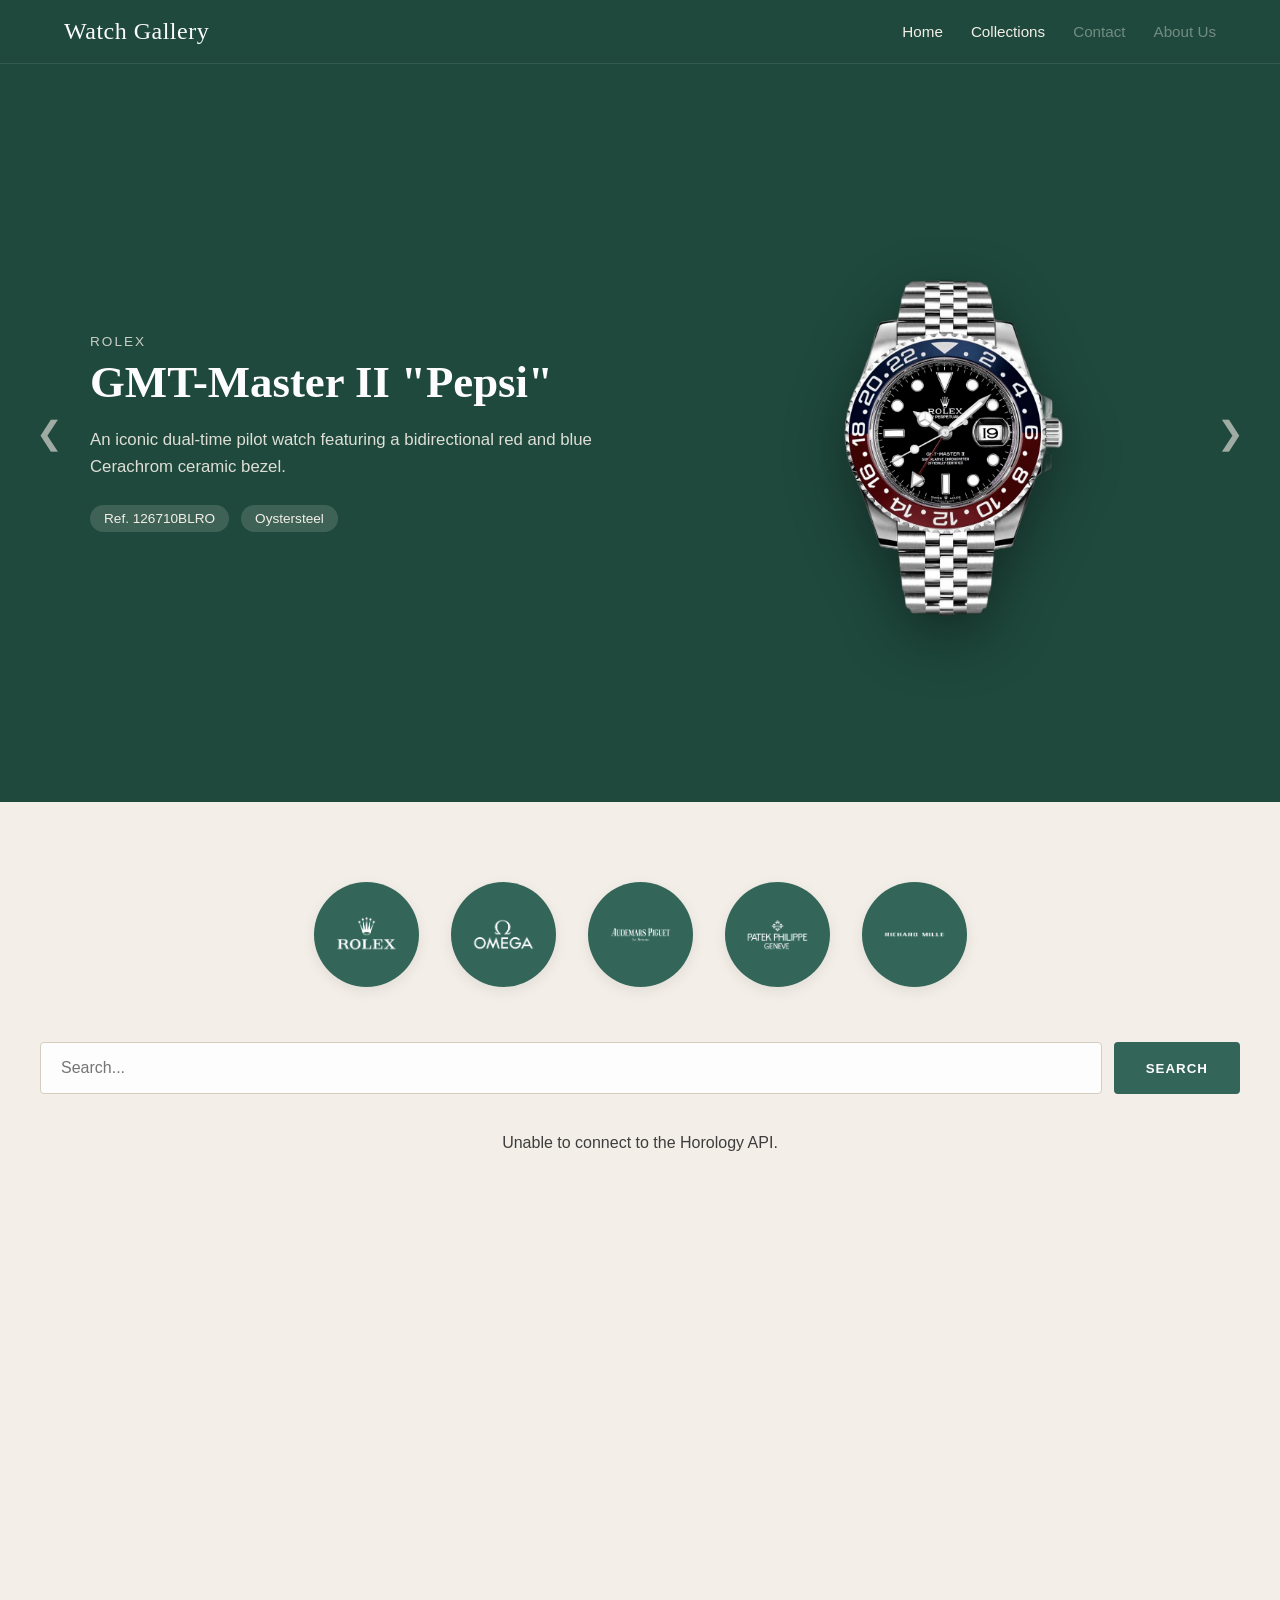
==== index.html @ 58af9a53 "Cleaned up code comments" ====
<!DOCTYPE html>
<html lang="en">
<head>
    <meta charset="UTF-8">
    <meta name="viewport" content="width=device-width, initial-scale=1.0">
    <title>Watch Gallery</title>
    <link rel="stylesheet" href="style.css">
</head>
<body>

    <!-- NAVBAR -->
    <header class="navbar">
        <div class="nav-container">
            <a href="#hero" class="brand-logo">Watch Gallery</a>
            <nav class="nav-links">
                <a href="#hero">Home</a>
                <a href="#collections">Collections</a>
                <span class="nav-disabled">Contact</span>
                <span class="nav-disabled">About Us</span>
            </nav>
        </div>
    </header>

    <!-- HERO SECTION -->
    <section id="hero" class="hero-section">
        <button class="hero-nav-btn prev-btn" onclick="prevHeroWatch()" aria-label="Previous Watch">&#10094;</button>
        <button class="hero-nav-btn next-btn" onclick="nextHeroWatch()" aria-label="Next Watch">&#10095;</button>

        <div class="hero-container">
            <div class="hero-content">
                <p class="hero-eyebrow" id="heroBrand">ROLEX</p>
                <h1 class="hero-title" id="heroTitle">GMT-Master II "Pepsi"</h1>
                <p class="hero-desc" id="heroDesc">An iconic dual-time pilot watch featuring a bidirectional red and blue Cerachrom ceramic bezel.</p>
                <div class="hero-pills" id="heroPills">
                    <span class="pill" id="heroRef">Ref. 126710BLRO</span>
                    <span class="pill" id="heroMaterial">Oystersteel</span>
                </div>
            </div>
            <div class="hero-visual">
                <img id="heroImage" src="images/pepsi.jpg" alt="Featured Watch" onerror="this.src='https://placehold.co/500x500/1F493D/F3EFE8?text=Featured+Watch'">
            </div>
        </div>
    </section>

    <!-- CATALOG SECTION -->
    <section id="collections" class="catalog-section">
        <div class="catalog-container">
            
            <!-- BRAND QUICK-SELECT -->
            <div class="brand-filter-row">
                <button class="brand-circle" onclick="toggleBrandFilter('Rolex', this)" title="Rolex">
                    <img src="images/rolex.jpg" alt="Rolex" class="brand-logo-img" onerror="this.style.display='none'; this.nextElementSibling.style.display='block';">
                    <span class="brand-fallback-text">Rolex</span>
                </button>
                <button class="brand-circle" onclick="toggleBrandFilter('Omega', this)" title="Omega">
                    <img src="images/omega.jpg" alt="Omega" class="brand-logo-img" onerror="this.style.display='none'; this.nextElementSibling.style.display='block';">
                    <span class="brand-fallback-text">Omega</span>
                </button>
                <button class="brand-circle" onclick="toggleBrandFilter('Audemars Piguet', this)" title="Audemars Piguet">
                    <img src="images/ap.jpg" alt="Audemars Piguet" class="brand-logo-img" onerror="this.style.display='none'; this.nextElementSibling.style.display='block';">
                    <span class="brand-fallback-text">AP</span>
                </button>
                <button class="brand-circle" onclick="toggleBrandFilter('Patek Philippe', this)" title="Patek Philippe">
                    <img src="images/patek.jpg" alt="Patek Philippe" class="brand-logo-img" onerror="this.style.display='none'; this.nextElementSibling.style.display='block';">
                    <span class="brand-fallback-text">Patek</span>
                </button>
                <button class="brand-circle" onclick="toggleBrandFilter('Richard Mille', this)" title="Richard Mille">
                    <img src="images/rm.jpg" alt="Richard Mille" class="brand-logo-img" onerror="this.style.display='none'; this.nextElementSibling.style.display='block';">
                    <span class="brand-fallback-text">RM</span>
                </button>
            </div>

            <!-- SEARCH BAR -->
            <div class="search-bar-wrap">
                <input type="text" id="searchInput" placeholder="Search...">
                <button id="searchBtn" onclick="searchWatches()">SEARCH</button>
            </div>

            <!-- CATALOG GRID -->
            <div id="watchGrid" class="watch-grid"></div>
        </div>
    </section>

    <!-- WATCH DETAIL MODAL -->
    <div id="detailModal" class="modal-overlay" onclick="handleBackdropClick(event)">
        <div class="modal-card">
            <button class="modal-close" onclick="closeModal()">&times;</button>
            <div class="modal-body">
                <div class="modal-image-col">
                    <img id="modalImage" src="" alt="Watch Detail">
                </div>
                <div class="modal-info-col">
                    <p class="modal-brand" id="modalBrand">BRAND</p>
                    <h2 class="modal-title" id="modalTitle">Model Name</h2>
                    <h3 class="modal-nickname" id="modalNickname">"Nickname"</h3>
                    
                    <div class="modal-meta">
                        <p><strong>Reference Number:</strong> <span id="modalRef"></span></p>
                        <p><strong>Case Material:</strong> <span id="modalMaterial"></span></p>
                    </div>

                    <div class="modal-divider"></div>
                    <p class="modal-description" id="modalDescription"></p>
                </div>
            </div>
        </div>
    </div>

    <script src="app.js"></script>
</body>
</html>
---- style.css ----
/* BASE */
* {
    box-sizing: border-box;
    margin: 0;
    padding: 0;
}

html {
    scroll-behavior: smooth;
    font-family: -apple-system, BlinkMacSystemFont, "Segoe UI", Roboto, sans-serif;
}

/* NAVBAR */
.navbar {
    position: sticky;
    top: 0;
    width: 100%;
    background-color: #1F493D;
    z-index: 100;
    border-bottom: 1px solid rgba(243, 239, 232, 0.1);
}

.nav-container {
    max-width: 1200px;
    margin: 0 auto;
    padding: 18px 24px;
    display: flex;
    justify-content: space-between;
    align-items: center;
}

.brand-logo {
    font-family: 'Times New Roman', Georgia, serif;
    font-size: 1.5rem;
    color: #FDFDFD;
    text-decoration: none;
    letter-spacing: 0.5px;
}

.nav-links {
    display: flex;
    gap: 28px;
    align-items: center;
}

.nav-links a {
    color: #F3EFE8;
    text-decoration: none;
    font-size: 0.95rem;
    transition: opacity 0.2s;
}

.nav-links a:hover {
    opacity: 0.8;
}

.nav-disabled {
    color: rgba(243, 239, 232, 0.4);
    font-size: 0.95rem;
    cursor: default;
}

/* HERO SECTION */
.hero-section {
    position: relative;
    background-color: #1F493D;
    color: #FDFDFD;
    min-height: 82vh;
    display: flex;
    align-items: center;
    padding: 60px 80px;
}

.hero-container {
    max-width: 1100px;
    margin: 0 auto;
    display: grid;
    grid-template-columns: 1.2fr 1fr;
    gap: 60px;
    align-items: center;
    width: 100%;
}

.hero-eyebrow {
    font-size: 0.85rem;
    letter-spacing: 2px;
    color: #F3EFE8;
    opacity: 0.8;
    margin-bottom: 8px;
}

.hero-title {
    font-family: 'Times New Roman', Georgia, serif;
    font-size: 2.8rem;
    line-height: 1.15;
    margin-bottom: 18px;
}

.hero-desc {
    color: #F3EFE8;
    font-size: 1.05rem;
    line-height: 1.6;
    margin-bottom: 24px;
    opacity: 0.9;
}

.hero-pills {
    display: flex;
    gap: 12px;
    flex-wrap: wrap;
}

.pill {
    background: rgba(243, 239, 232, 0.15);
    padding: 6px 14px;
    border-radius: 20px;
    font-size: 0.85rem;
    color: #F3EFE8;
}

.hero-visual {
    display: flex;
    justify-content: center;
    align-items: center;
}

.hero-visual img {
    max-width: 380px;
    max-height: 380px;
    width: 100%;
    object-fit: contain;
    filter: drop-shadow(0 20px 30px rgba(0, 0, 0, 0.4));
    transition: transform 0.3s ease;
}

/* HERO CONTROLS */
.hero-nav-btn {
    position: absolute;
    top: 50%;
    transform: translateY(-50%);
    background: transparent;
    border: none;
    color: #F3EFE8;
    font-size: 2rem;
    cursor: pointer;
    padding: 16px;
    opacity: 0.6;
    transition: opacity 0.2s;
}

.hero-nav-btn:hover {
    opacity: 1;
}

.prev-btn { left: 20px; }
.next-btn { right: 20px; }

/* CATALOG SECTION */
.catalog-section {
    background-color: #F3EFE8;
    padding: 70px 24px 100px;
    min-height: 100vh;
}

.catalog-container {
    max-width: 1200px;
    margin: 0 auto;
}

/* BRAND FILTER BUTTONS */
.brand-filter-row {
    display: flex;
    justify-content: center;
    align-items: center;
    gap: 32px;
    width: 100%;
    margin: 0 auto 45px auto;
    padding: 10px 0;
}

.brand-circle {
    width: 105px;
    height: 105px;
    border-radius: 50%;
    background-color: #336659;
    color: #FDFDFD;
    border: 2px solid transparent;
    cursor: pointer;
    display: flex;
    align-items: center;
    justify-content: center;
    overflow: hidden;
    padding: 18px;
    box-shadow: 0 4px 14px rgba(0, 0, 0, 0.08);
    transition: transform 0.2s ease, background-color 0.2s ease, box-shadow 0.2s ease;
}

.brand-circle:hover {
    background-color: #1F493D;
    transform: translateY(-4px);
    box-shadow: 0 8px 20px rgba(31, 73, 61, 0.28);
}

.brand-circle.active {
    background-color: #1F493D;
    border-color: #FDFDFD;
    box-shadow: 0 0 0 3px #336659;
    transform: scale(1.06);
}

.brand-logo-img {
    width: 100%;
    height: 100%;
    object-fit: contain;
    filter: brightness(0) invert(1);
}

.brand-fallback-text {
    display: none;
    font-size: 0.85rem;
    font-weight: 700;
    text-align: center;
    color: #FDFDFD;
}

/* SEARCH BAR */
.search-bar-wrap {
    display: flex;
    gap: 12px;
    margin-bottom: 40px;
}

.search-bar-wrap input {
    flex: 1;
    padding: 16px 20px;
    font-size: 1rem;
    border: 1px solid #D5CEBF;
    background-color: #FDFDFD;
    border-radius: 4px;
    color: #3D3D3D;
    outline: none;
}

.search-bar-wrap input:focus {
    border-color: #336659;
}

.search-bar-wrap button {
    background-color: #336659;
    color: #FDFDFD;
    border: none;
    padding: 0 32px;
    font-weight: 600;
    letter-spacing: 1px;
    border-radius: 4px;
    cursor: pointer;
    transition: background-color 0.2s;
}

.search-bar-wrap button:hover {
    background-color: #1F493D;
}

/* GRID LAYOUT */
.watch-grid {
    display: grid;
    grid-template-columns: repeat(4, 1fr);
    gap: 24px;
}

/* WATCH CARD */
.watch-card {
    background-color: #FDFDFD;
    border-radius: 8px;
    padding: 16px;
    box-shadow: 0 4px 15px rgba(0, 0, 0, 0.04);
    cursor: pointer;
    transition: transform 0.2s, box-shadow 0.2s;
    display: flex;
    flex-direction: column;
}

.watch-card:hover {
    transform: translateY(-4px);
    box-shadow: 0 8px 25px rgba(0, 0, 0, 0.08);
}

.card-top {
    background-color: #336659;
    border-radius: 6px;
    height: 190px;
    display: flex;
    align-items: center;
    justify-content: center;
    margin-bottom: 16px;
    overflow: hidden;
}

.card-top img {
    max-width: 80%;
    max-height: 80%;
    object-fit: contain;
    transition: transform 0.3s;
}

.watch-card:hover .card-top img {
    transform: scale(1.05);
}

.card-bottom {
    text-align: left;
}

.card-brand {
    font-size: 0.8rem;
    font-weight: 700;
    color: #336659;
    letter-spacing: 1px;
    text-transform: uppercase;
    margin-bottom: 4px;
}

.card-title {
    font-size: 1rem;
    color: #3D3D3D;
    line-height: 1.3;
}

/* MODAL OVERLAY */
.modal-overlay {
    display: none;
    position: fixed;
    top: 0;
    left: 0;
    width: 100vw;
    height: 100vh;
    background: rgba(0, 0, 0, 0.6);
    backdrop-filter: blur(8px);
    z-index: 200;
    align-items: center;
    justify-content: center;
    padding: 20px;
}

.modal-overlay.open {
    display: flex;
}

.modal-card {
    background-color: #FDFDFD;
    width: 100%;
    max-width: 800px;
    border-radius: 8px;
    position: relative;
    box-shadow: 0 10px 40px rgba(0, 0, 0, 0.2);
    overflow: hidden;
}

.modal-close {
    position: absolute;
    top: 14px;
    right: 18px;
    background: transparent;
    border: none;
    font-size: 1.8rem;
    color: #3D3D3D;
    cursor: pointer;
    z-index: 10;
}

.modal-body {
    display: grid;
    grid-template-columns: 1fr 1.2fr;
}

/* MODAL COLUMNS */
.modal-image-col {
    background-color: #336659;
    display: flex;
    align-items: center;
    justify-content: center;
    padding: 40px;
}

.modal-image-col img {
    max-width: 100%;
    max-height: 320px;
    object-fit: contain;
}

.modal-info-col {
    padding: 36px 32px;
    display: flex;
    flex-direction: column;
}

.modal-brand {
    font-size: 0.85rem;
    font-weight: 700;
    color: #336659;
    letter-spacing: 1.5px;
    text-transform: uppercase;
    margin-bottom: 6px;
}

.modal-title {
    font-family: 'Times New Roman', Georgia, serif;
    font-size: 1.6rem;
    color: #3D3D3D;
    margin-bottom: 2px;
}

.modal-nickname {
    font-size: 1rem;
    font-style: italic;
    color: #666;
    margin-bottom: 18px;
}

.modal-meta p {
    font-size: 0.9rem;
    color: #3D3D3D;
    margin-bottom: 6px;
}

.modal-divider {
    height: 1px;
    background-color: #E6E0D5;
    margin: 16px 0;
}

.modal-description {
    font-size: 0.95rem;
    line-height: 1.6;
    color: #4A4A4A;
}

/* RESPONSIVE */
@media (max-width: 992px) {
    .watch-grid {
        grid-template-columns: repeat(2, 1fr);
    }
    .hero-container {
        grid-template-columns: 1fr;
        text-align: center;
    }
    .hero-pills {
        justify-content: center;
    }
    .modal-body {
        grid-template-columns: 1fr;
    }
    .brand-filter-row {
        gap: 16px;
        flex-wrap: wrap;
    }
    .brand-circle {
        width: 80px;
        height: 80px;
        padding: 12px;
    }
}

@media (max-width: 576px) {
    .watch-grid {
        grid-template-columns: 1fr;
    }
    .hero-section {
        padding: 40px 20px;
    }
    .brand-filter-row {
        gap: 10px;
    }
    .brand-circle {
        width: 60px;
        height: 60px;
        padding: 10px;
    }
}
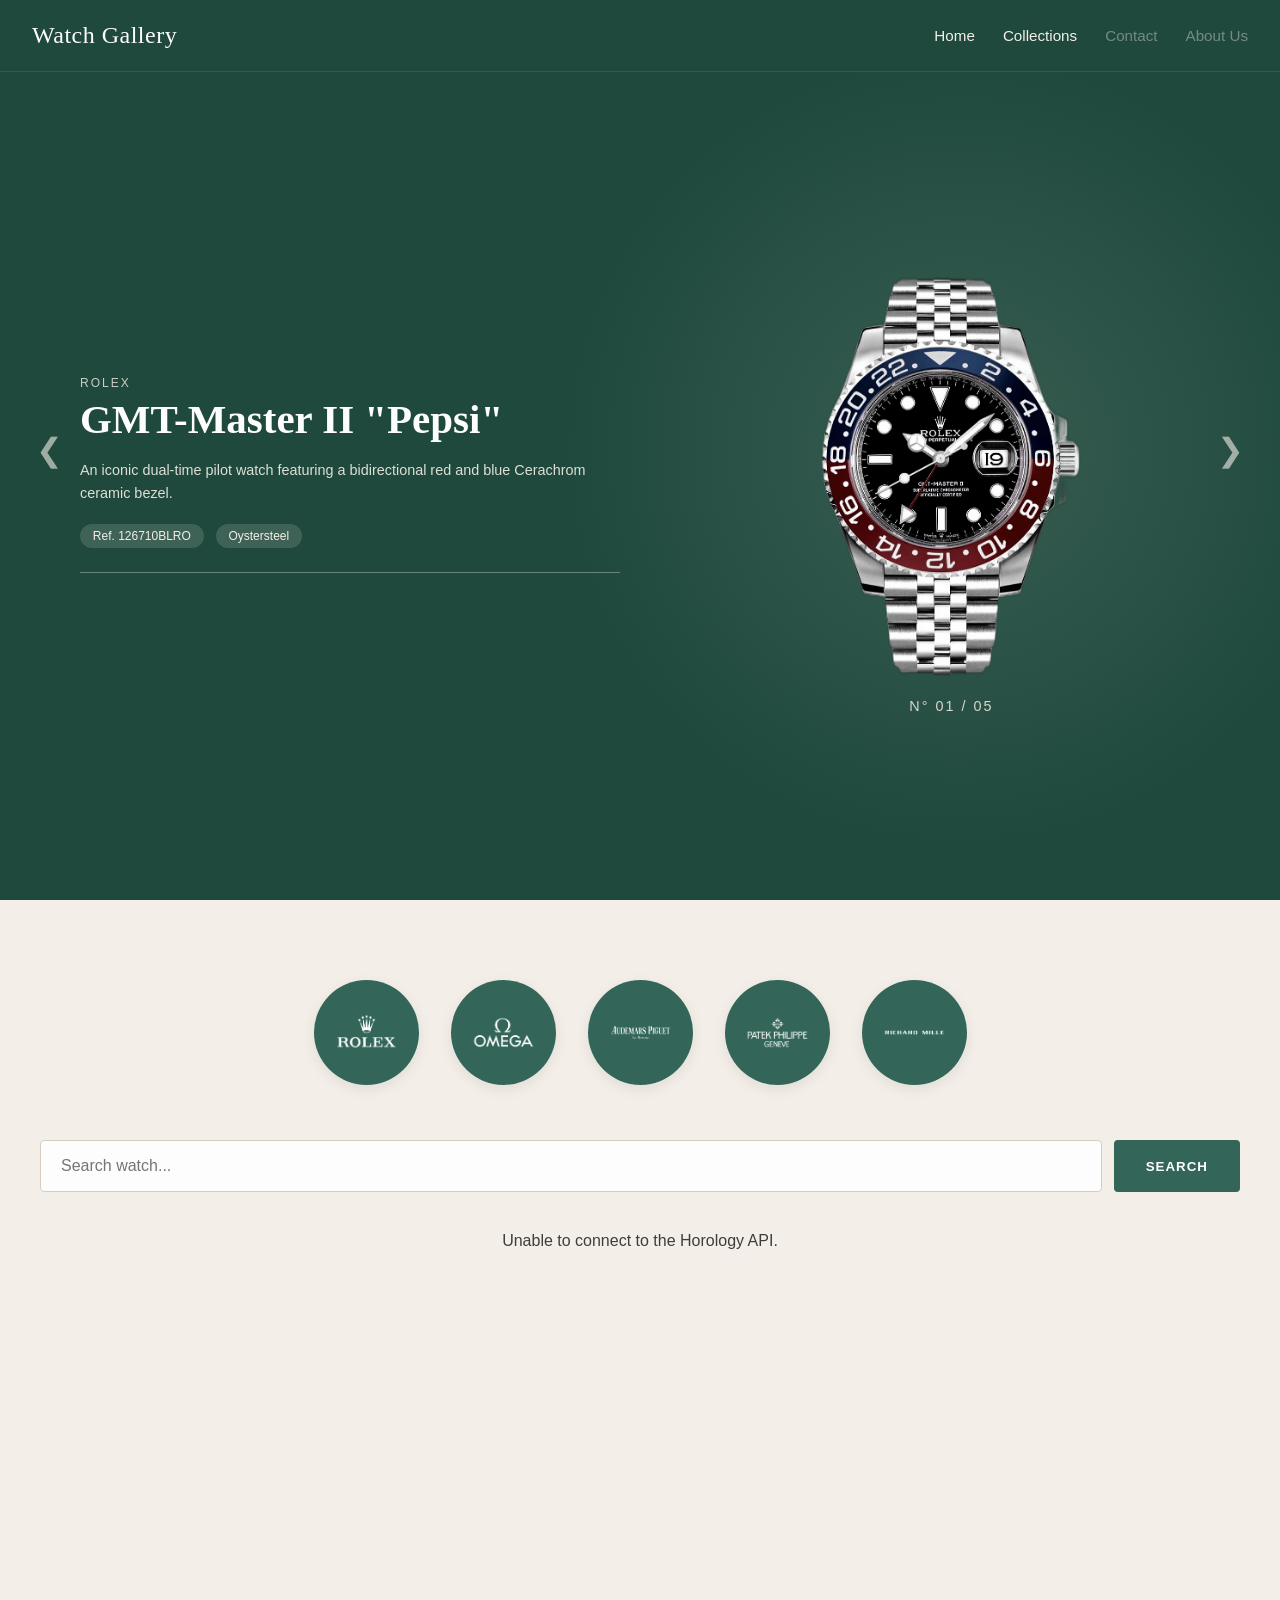
==== commit 879ff7c5: "Fixed API images" ====
--- a/index.html
+++ b/index.html
@@ -35,9 +35,13 @@
                     <span class="pill" id="heroRef">Ref. 126710BLRO</span>
                     <span class="pill" id="heroMaterial">Oystersteel</span>
                 </div>
+                <!-- Description Accent Line -->
+                <div class="hero-desc-line"></div>
             </div>
             <div class="hero-visual">
                 <img id="heroImage" src="images/pepsi.jpg" alt="Featured Watch" onerror="this.src='https://placehold.co/500x500/1F493D/F3EFE8?text=Featured+Watch'">
+                <!-- Numbering Folio Below Watch -->
+                <div class="hero-pagination" id="heroPagination">N° 01 / 05</div>
             </div>
         </div>
     </section>
@@ -72,11 +76,11 @@
 
             <!-- SEARCH BAR -->
             <div class="search-bar-wrap">
-                <input type="text" id="searchInput" placeholder="Search...">
+                <input type="text" id="searchInput" placeholder="Search watch...">
                 <button id="searchBtn" onclick="searchWatches()">SEARCH</button>
             </div>
 
-            <!-- CATALOG GRID -->
+            <!-- CATALOG GRID (Renders all 30 watches dynamically) -->
             <div id="watchGrid" class="watch-grid"></div>
         </div>
     </section>
@@ -97,6 +101,13 @@
                     <div class="modal-meta">
                         <p><strong>Reference Number:</strong> <span id="modalRef"></span></p>
                         <p><strong>Case Material:</strong> <span id="modalMaterial"></span></p>
+                        <p><strong>Case Size:</strong> <span id="modalSize"></span></p>
+                        <p><strong>Dial:</strong> <span id="modalDial"></span></p>
+                        <p><strong>Movement:</strong> <span id="modalMovement"></span></p>
+                        <p><strong>Power Reserve:</strong> <span id="modalPower"></span></p>
+                        <p><strong>Water Resistance:</strong> <span id="modalWR"></span></p>
+                        <p><strong>Category / Year:</strong> <span id="modalCatYear"></span></p>
+                        <p><strong>Price:</strong> <span id="modalPrice"></span></p>
                     </div>
 
                     <div class="modal-divider"></div>
--- a/style.css
+++ b/style.css
@@ -12,18 +12,21 @@
 
 /* NAVBAR */
 .navbar {
-    position: sticky;
+    position: fixed;
     top: 0;
-    width: 100%;
+    left: 0;
+    width: 100%;
+    height: 72px;
     background-color: #1F493D;
     z-index: 100;
     border-bottom: 1px solid rgba(243, 239, 232, 0.1);
 }
 
 .nav-container {
-    max-width: 1200px;
+    max-width: 1400px;
+    height: 100%;
     margin: 0 auto;
-    padding: 18px 24px;
+    padding: 0 32px;
     display: flex;
     justify-content: space-between;
     align-items: center;
@@ -60,48 +63,65 @@
     cursor: default;
 }
 
-/* HERO SECTION */
+/* HERO */
 .hero-section {
     position: relative;
     background-color: #1F493D;
+    background-image: radial-gradient(circle 500px at var(--mouse-x, 75%) var(--mouse-y, 50%), rgba(243, 239, 232, 0.12), transparent 80%);
     color: #FDFDFD;
-    min-height: 82vh;
-    display: flex;
-    align-items: center;
-    padding: 60px 80px;
+    width: 100%;
+    height: 100vh;
+    height: 100dvh;
+    min-height: 100vh;
+    min-height: 100dvh;
+    max-height: 100vh;
+    max-height: 100dvh;
+    display: flex;
+    align-items: center;
+    justify-content: center;
+    padding: 72px 80px 24px;
+    overflow: hidden;
 }
 
 .hero-container {
-    max-width: 1100px;
+    max-width: 1400px;
     margin: 0 auto;
     display: grid;
-    grid-template-columns: 1.2fr 1fr;
-    gap: 60px;
-    align-items: center;
-    width: 100%;
+    grid-template-columns: 1.15fr 1fr;
+    gap: clamp(24px, 4vw, 64px);
+    align-items: center;
+    width: 100%;
+    position: relative;
+    z-index: 2;
+}
+
+.hero-content {
+    transition: transform 0.4s cubic-bezier(0.16, 1, 0.3, 1), opacity 0.35s ease;
+    will-change: transform, opacity;
 }
 
 .hero-eyebrow {
-    font-size: 0.85rem;
+    font-size: clamp(0.75rem, 0.85vw, 0.9rem);
     letter-spacing: 2px;
     color: #F3EFE8;
     opacity: 0.8;
-    margin-bottom: 8px;
+    margin-bottom: clamp(4px, 0.8vh, 10px);
 }
 
 .hero-title {
     font-family: 'Times New Roman', Georgia, serif;
-    font-size: 2.8rem;
-    line-height: 1.15;
-    margin-bottom: 18px;
+    font-size: clamp(2rem, 3.2vw, 3.4rem);
+    line-height: 1.12;
+    margin-bottom: clamp(10px, 1.8vh, 20px);
 }
 
 .hero-desc {
     color: #F3EFE8;
-    font-size: 1.05rem;
-    line-height: 1.6;
-    margin-bottom: 24px;
+    font-size: clamp(0.9rem, 1vw, 1.05rem);
+    line-height: 1.55;
+    margin-bottom: clamp(14px, 2.2vh, 24px);
     opacity: 0.9;
+    max-width: 540px;
 }
 
 .hero-pills {
@@ -112,28 +132,89 @@
 
 .pill {
     background: rgba(243, 239, 232, 0.15);
-    padding: 6px 14px;
+    padding: clamp(4px, 0.6vh, 6px) clamp(10px, 1vw, 14px);
     border-radius: 20px;
-    font-size: 0.85rem;
+    font-size: clamp(0.75rem, 0.8vw, 0.85rem);
     color: #F3EFE8;
 }
 
+/* Description Accent Line */
+.hero-desc-line {
+    width: 100%;
+    max-width: 540px;
+    height: 1px;
+    background-color: rgba(243, 239, 232, 0.35);
+    margin-top: clamp(18px, 2.6vh, 28px);
+}
+
 .hero-visual {
-    display: flex;
-    justify-content: center;
-    align-items: center;
+    position: relative;
+    display: flex;
+    flex-direction: column;
+    justify-content: center;
+    align-items: center;
+    overflow: hidden;
+    padding: 10px;
+    height: 100%;
 }
 
 .hero-visual img {
-    max-width: 380px;
-    max-height: 380px;
-    width: 100%;
+    max-width: 100%;
+    width: clamp(260px, 30vw, 440px);
+    max-height: min(54vh, 450px);
     object-fit: contain;
-    filter: drop-shadow(0 20px 30px rgba(0, 0, 0, 0.4));
-    transition: transform 0.3s ease;
-}
-
-/* HERO CONTROLS */
+    filter: none;
+    transition: transform 0.65s cubic-bezier(0.16, 1, 0.3, 1), opacity 0.5s ease;
+    will-change: transform, opacity;
+}
+
+/* Numbering Folio Below Watch */
+.hero-pagination {
+    font-family: -apple-system, BlinkMacSystemFont, "Segoe UI", Roboto, sans-serif;
+    font-size: 0.9rem;
+    font-weight: 500;
+    letter-spacing: 2px;
+    color: #F3EFE8;
+    opacity: 0.85;
+    margin-top: 14px;
+    text-align: center;
+}
+
+/* DEPTH ZOOM TRANSITIONS */
+.hero-visual img.zoom-exit-left {
+    transform: translateX(-60px) scale(0.88);
+    opacity: 0;
+}
+
+.hero-visual img.zoom-exit-right {
+    transform: translateX(60px) scale(0.88);
+    opacity: 0;
+}
+
+.hero-content.text-exit {
+    transform: translateY(-15px);
+    opacity: 0;
+}
+
+.hero-visual img.zoom-enter-right {
+    transform: translateX(70px) scale(1.12) !important;
+    opacity: 0 !important;
+    transition: none !important;
+}
+
+.hero-visual img.zoom-enter-left {
+    transform: translateX(-70px) scale(1.12) !important;
+    opacity: 0 !important;
+    transition: none !important;
+}
+
+.hero-content.text-enter {
+    transform: translateY(20px) !important;
+    opacity: 0 !important;
+    transition: none !important;
+}
+
+/* CONTROLS */
 .hero-nav-btn {
     position: absolute;
     top: 50%;
@@ -146,6 +227,7 @@
     padding: 16px;
     opacity: 0.6;
     transition: opacity 0.2s;
+    z-index: 10;
 }
 
 .hero-nav-btn:hover {
@@ -155,7 +237,7 @@
 .prev-btn { left: 20px; }
 .next-btn { right: 20px; }
 
-/* CATALOG SECTION */
+/* CATALOG */
 .catalog-section {
     background-color: #F3EFE8;
     padding: 70px 24px 100px;
@@ -167,7 +249,7 @@
     margin: 0 auto;
 }
 
-/* BRAND FILTER BUTTONS */
+/* BRAND FILTER */
 .brand-filter-row {
     display: flex;
     justify-content: center;
@@ -223,7 +305,7 @@
     color: #FDFDFD;
 }
 
-/* SEARCH BAR */
+/* SEARCH */
 .search-bar-wrap {
     display: flex;
     gap: 12px;
@@ -261,14 +343,14 @@
     background-color: #1F493D;
 }
 
-/* GRID LAYOUT */
+/* GRID */
 .watch-grid {
     display: grid;
     grid-template-columns: repeat(4, 1fr);
     gap: 24px;
 }
 
-/* WATCH CARD */
+/* CARDS */
 .watch-card {
     background-color: #FDFDFD;
     border-radius: 8px;
@@ -326,7 +408,7 @@
     line-height: 1.3;
 }
 
-/* MODAL OVERLAY */
+/* MODAL */
 .modal-overlay {
     display: none;
     position: fixed;
@@ -373,7 +455,6 @@
     grid-template-columns: 1fr 1.2fr;
 }
 
-/* MODAL COLUMNS */
 .modal-image-col {
     background-color: #336659;
     display: flex;
@@ -417,6 +498,15 @@
     margin-bottom: 18px;
 }
 
+.modal-meta {
+    display: grid;
+    grid-template-columns: 1fr;
+    gap: 4px;
+    max-height: 220px;
+    overflow-y: auto;
+    padding-right: 6px;
+}
+
 .modal-meta p {
     font-size: 0.9rem;
     color: #3D3D3D;
@@ -440,12 +530,32 @@
     .watch-grid {
         grid-template-columns: repeat(2, 1fr);
     }
+    .hero-section {
+        height: auto;
+        min-height: 100vh;
+        min-height: 100dvh;
+        max-height: none;
+        padding: 90px 32px 50px;
+    }
     .hero-container {
         grid-template-columns: 1fr;
         text-align: center;
+        gap: 28px;
+    }
+    .hero-desc {
+        margin-left: auto;
+        margin-right: auto;
     }
     .hero-pills {
         justify-content: center;
+    }
+    .hero-desc-line {
+        margin-left: auto;
+        margin-right: auto;
+    }
+    .hero-visual img {
+        max-height: 40vh;
+        width: clamp(220px, 45vw, 340px);
     }
     .modal-body {
         grid-template-columns: 1fr;
@@ -466,7 +576,11 @@
         grid-template-columns: 1fr;
     }
     .hero-section {
-        padding: 40px 20px;
+        padding: 85px 20px 40px;
+    }
+    .hero-nav-btn {
+        padding: 8px;
+        font-size: 1.6rem;
     }
     .brand-filter-row {
         gap: 10px;
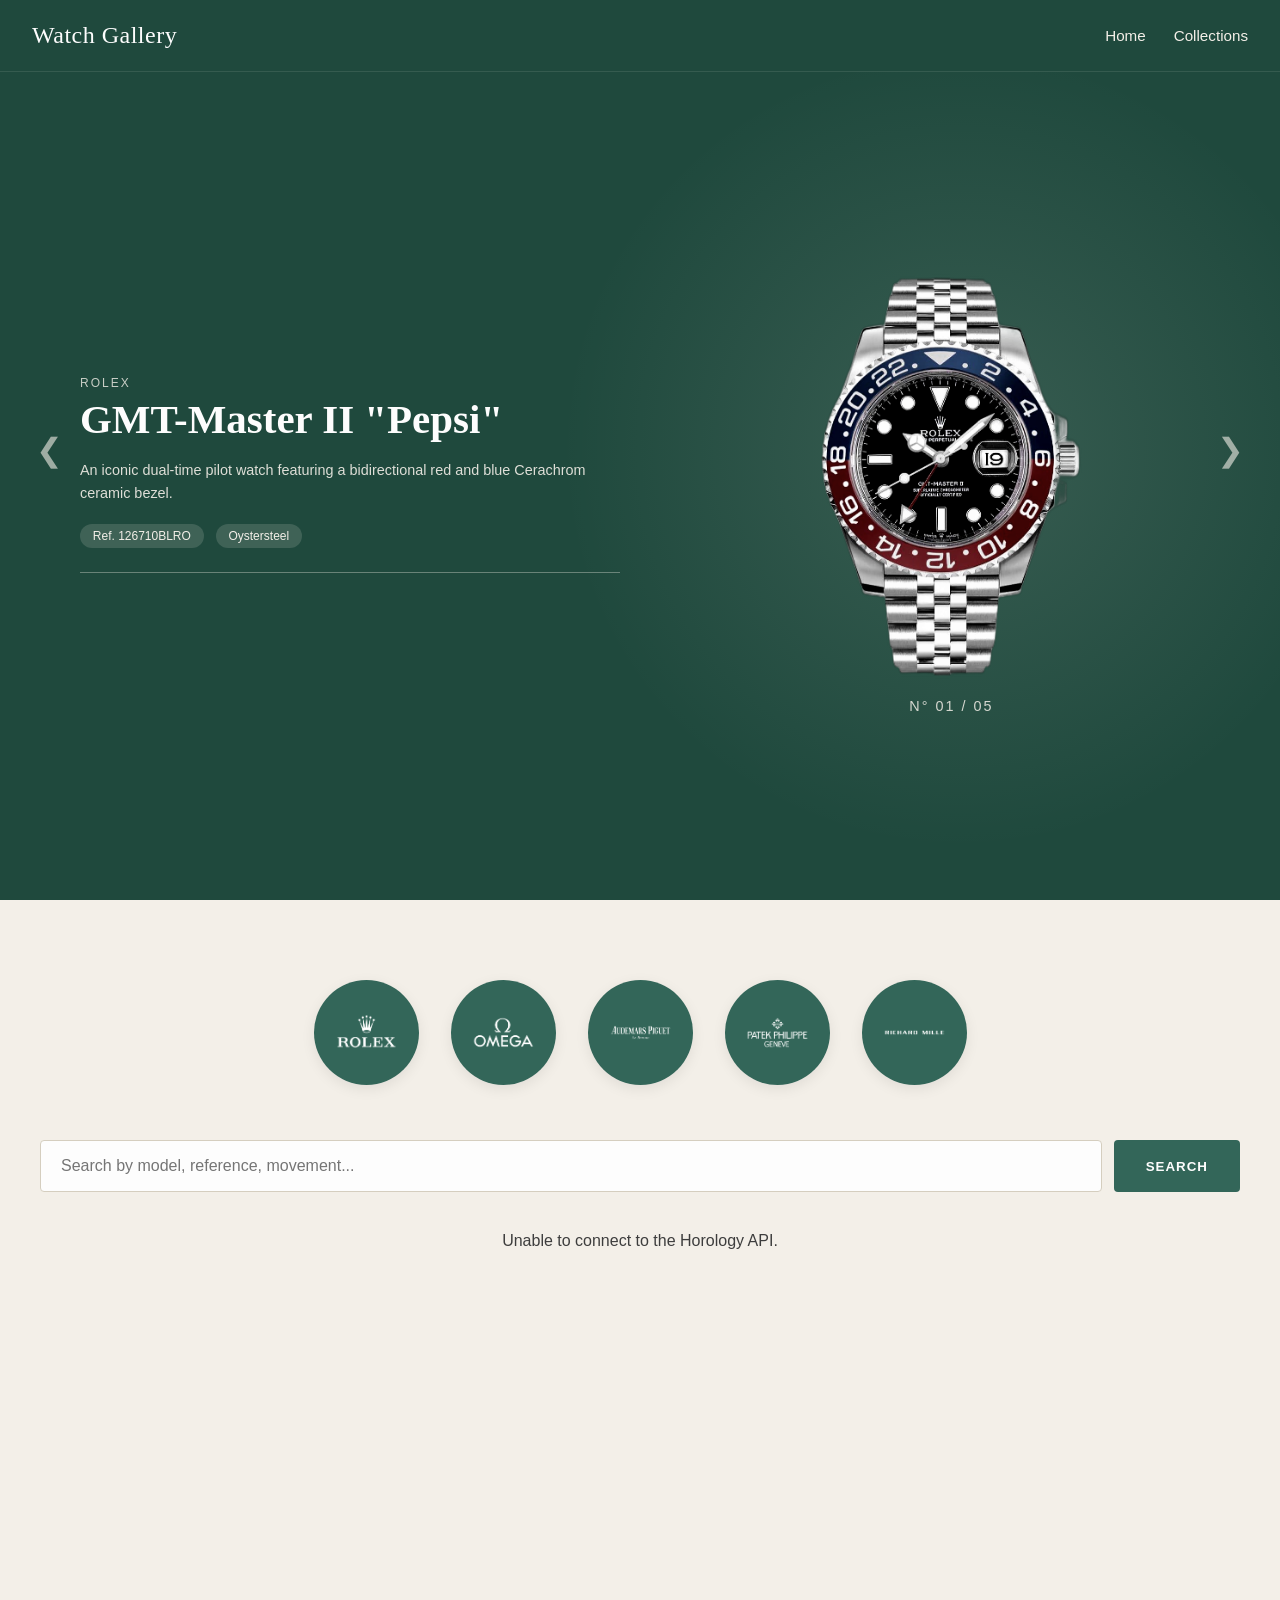
==== commit 2363adf2: "Header part fixed" ====
--- a/index.html
+++ b/index.html
@@ -15,8 +15,6 @@
             <nav class="nav-links">
                 <a href="#hero">Home</a>
                 <a href="#collections">Collections</a>
-                <span class="nav-disabled">Contact</span>
-                <span class="nav-disabled">About Us</span>
             </nav>
         </div>
     </header>
@@ -76,11 +74,11 @@
 
             <!-- SEARCH BAR -->
             <div class="search-bar-wrap">
-                <input type="text" id="searchInput" placeholder="Search watch...">
+                <input type="text" id="searchInput" placeholder="Search by model, reference, movement...">
                 <button id="searchBtn" onclick="searchWatches()">SEARCH</button>
             </div>
 
-            <!-- CATALOG GRID (Renders all 30 watches dynamically) -->
+            <!-- CATALOG GRID -->
             <div id="watchGrid" class="watch-grid"></div>
         </div>
     </section>
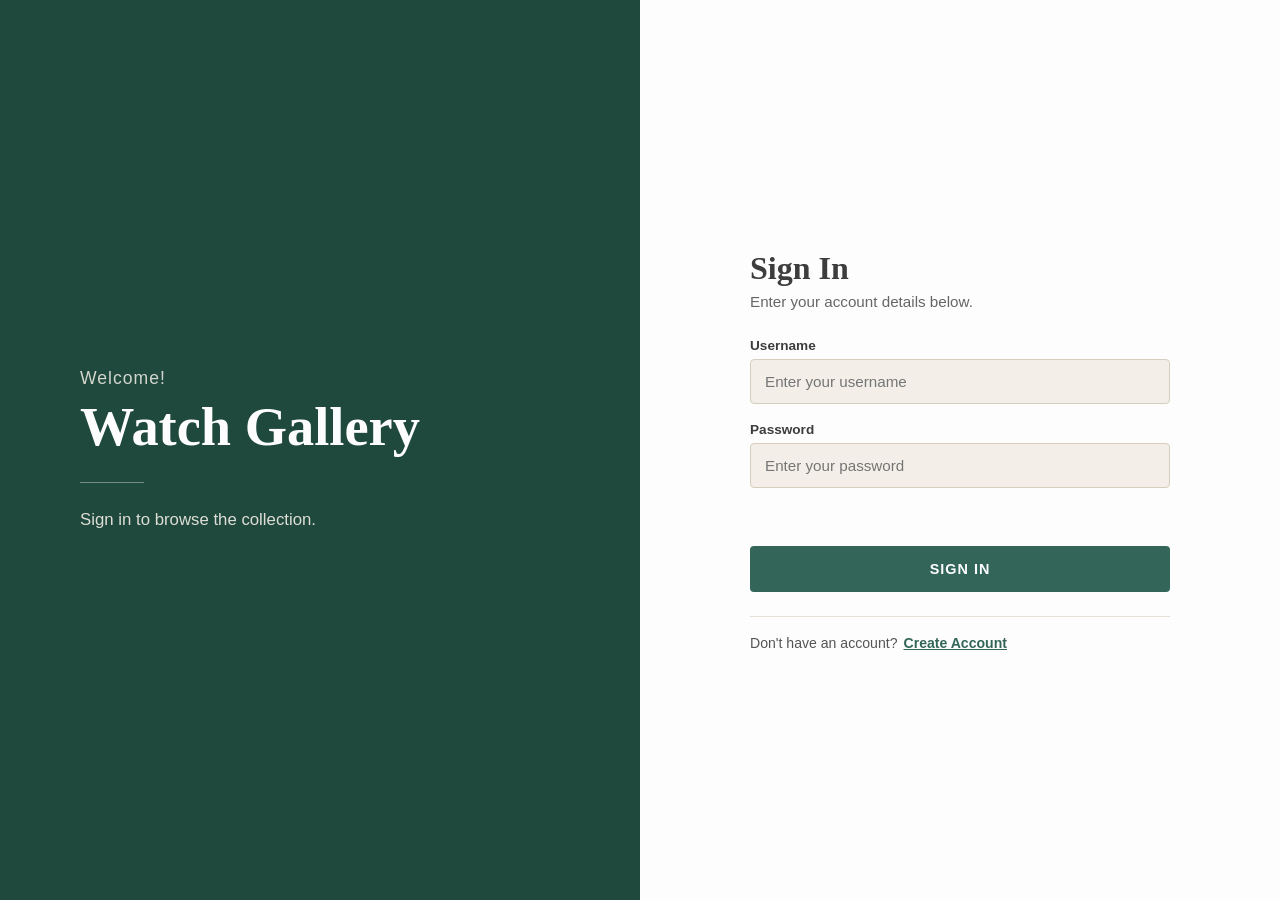
==== commit ff1262c2: "Add login screen and registration authentication" ====
--- a/index.html
+++ b/index.html
@@ -15,6 +15,7 @@
             <nav class="nav-links">
                 <a href="#hero">Home</a>
                 <a href="#collections">Collections</a>
+                <button type="button" class="nav-logout-btn" onclick="logoutUser()">Log Out</button>
             </nav>
         </div>
     </header>
--- a/style.css
+++ b/style.css
@@ -61,6 +61,22 @@
     color: rgba(243, 239, 232, 0.4);
     font-size: 0.95rem;
     cursor: default;
+}
+
+.nav-logout-btn {
+    background: transparent;
+    border: 1px solid rgba(243, 239, 232, 0.45);
+    color: #F3EFE8;
+    padding: 6px 14px;
+    border-radius: 4px;
+    font-size: 0.85rem;
+    cursor: pointer;
+    transition: background-color 0.2s, border-color 0.2s;
+}
+
+.nav-logout-btn:hover {
+    background-color: rgba(243, 239, 232, 0.15);
+    border-color: #F3EFE8;
 }
 
 /* HERO */
@@ -525,6 +541,183 @@
     color: #4A4A4A;
 }
 
+/* AUTH PAGE (FULL SCREEN SPLIT) */
+.auth-body {
+    margin: 0;
+    padding: 0;
+    min-height: 100vh;
+}
+
+.auth-container {
+    width: 100%;
+    min-height: 100vh;
+    display: grid;
+    grid-template-columns: 1fr 1fr;
+}
+
+.auth-left {
+    background-color: #1F493D;
+    color: #FDFDFD;
+    padding: 64px 80px;
+    display: flex;
+    flex-direction: column;
+    justify-content: center;
+}
+
+.auth-welcome {
+    font-size: 1.1rem;
+    letter-spacing: 1px;
+    color: #F3EFE8;
+    opacity: 0.85;
+    margin-bottom: 8px;
+}
+
+.auth-brand {
+    font-family: 'Times New Roman', Georgia, serif;
+    font-size: 3.4rem;
+    line-height: 1.12;
+    color: #FDFDFD;
+}
+
+.auth-divider {
+    width: 64px;
+    height: 1px;
+    background-color: rgba(243, 239, 232, 0.4);
+    margin: 24px 0;
+}
+
+.auth-tagline {
+    font-size: 1.05rem;
+    color: #F3EFE8;
+    opacity: 0.9;
+    line-height: 1.5;
+}
+
+.auth-right {
+    background-color: #FDFDFD;
+    padding: 64px 80px;
+    display: flex;
+    flex-direction: column;
+    justify-content: center;
+    align-items: center;
+}
+
+.auth-form-title,
+.auth-subtitle,
+.auth-form,
+.auth-switch {
+    width: 100%;
+    max-width: 420px;
+}
+
+.auth-form-title {
+    font-family: 'Times New Roman', Georgia, serif;
+    font-size: 2rem;
+    color: #3D3D3D;
+    margin-bottom: 6px;
+}
+
+.auth-subtitle {
+    font-size: 0.95rem;
+    color: #666;
+    margin-bottom: 28px;
+}
+
+.auth-form {
+    display: flex;
+    flex-direction: column;
+    gap: 18px;
+}
+
+.auth-group {
+    display: flex;
+    flex-direction: column;
+    gap: 6px;
+}
+
+.auth-group label {
+    font-size: 0.85rem;
+    font-weight: 600;
+    color: #3D3D3D;
+}
+
+.auth-group input {
+    padding: 13px 14px;
+    font-size: 0.95rem;
+    border: 1px solid #D5CEBF;
+    background-color: #F3EFE8;
+    border-radius: 4px;
+    color: #3D3D3D;
+    outline: none;
+    transition: border-color 0.2s, background-color 0.2s;
+}
+
+.auth-group input:focus {
+    border-color: #336659;
+    background-color: #FDFDFD;
+}
+
+.auth-message {
+    font-size: 0.85rem;
+    min-height: 18px;
+}
+
+.auth-message.error {
+    color: #B42318;
+}
+
+.auth-message.success {
+    color: #1F493D;
+    font-weight: 600;
+}
+
+.auth-btn {
+    background-color: #336659;
+    color: #FDFDFD;
+    border: none;
+    padding: 15px;
+    font-size: 0.9rem;
+    font-weight: 600;
+    letter-spacing: 1px;
+    border-radius: 4px;
+    cursor: pointer;
+    margin-top: 4px;
+    transition: background-color 0.2s;
+}
+
+.auth-btn:hover {
+    background-color: #1F493D;
+}
+
+.auth-btn:disabled {
+    opacity: 0.65;
+    cursor: not-allowed;
+}
+
+.auth-switch {
+    margin-top: 24px;
+    padding-top: 18px;
+    border-top: 1px solid #E6E0D5;
+    font-size: 0.88rem;
+    color: #555;
+    display: flex;
+    gap: 6px;
+}
+
+.auth-link-btn {
+    background: none;
+    border: none;
+    color: #336659;
+    font-weight: 700;
+    cursor: pointer;
+    text-decoration: underline;
+    font-size: 0.88rem;
+}
+
+.auth-link-btn:hover {
+    color: #1F493D;
+}
+
 /* RESPONSIVE */
 @media (max-width: 992px) {
     .watch-grid {
@@ -571,6 +764,19 @@
     }
 }
 
+@media (max-width: 768px) {
+    .auth-container {
+        grid-template-columns: 1fr;
+    }
+    .auth-left,
+    .auth-right {
+        padding: 44px 28px;
+    }
+    .auth-brand {
+        font-size: 2.5rem;
+    }
+}
+
 @media (max-width: 576px) {
     .watch-grid {
         grid-template-columns: 1fr;
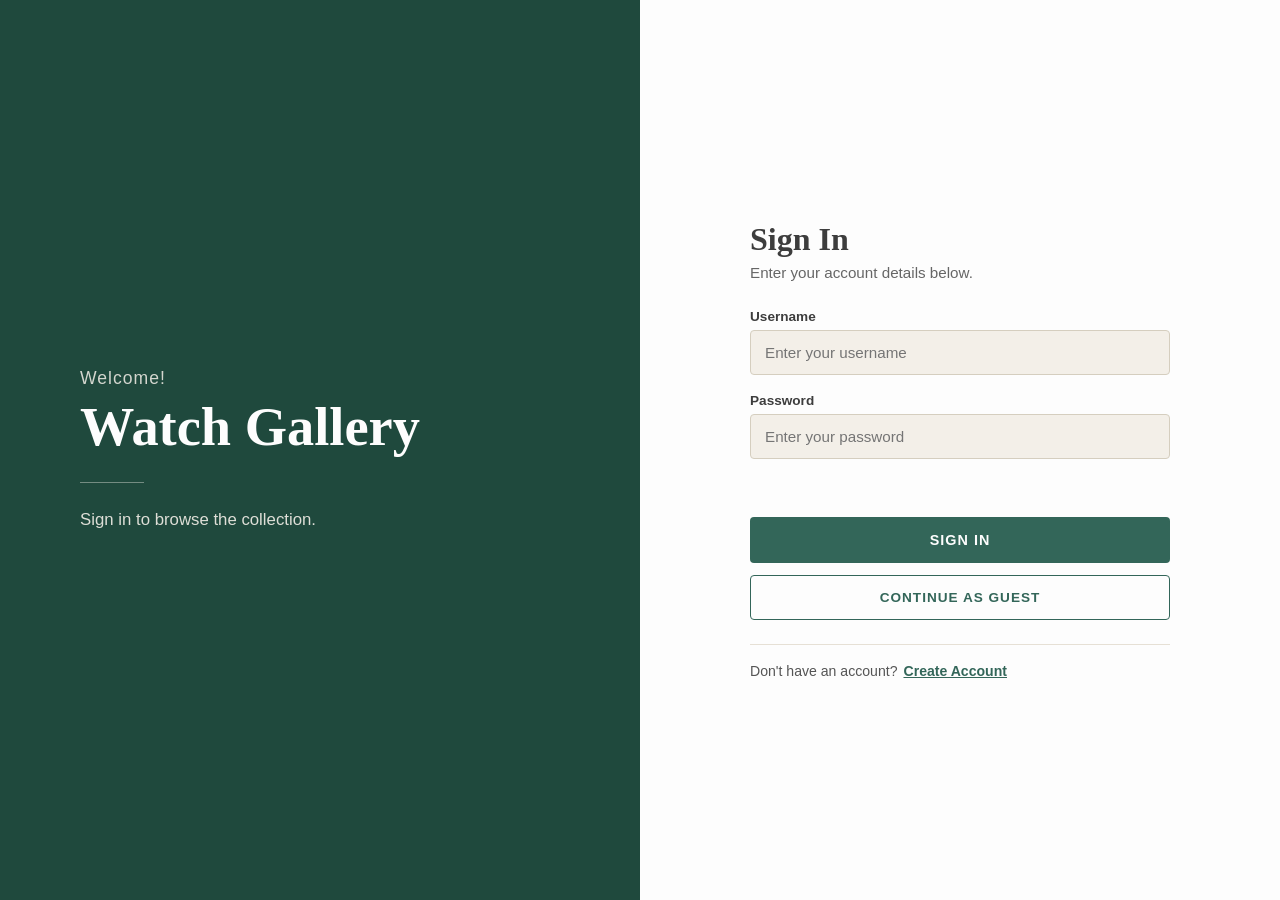
==== commit b6dc7820: "Add three-tier role support for guest, user, and admin" ====
--- a/index.html
+++ b/index.html
@@ -15,6 +15,7 @@
             <nav class="nav-links">
                 <a href="#hero">Home</a>
                 <a href="#collections">Collections</a>
+                <span id="userRoleBadge" class="nav-role-badge"></span>
                 <button type="button" class="nav-logout-btn" onclick="logoutUser()">Log Out</button>
             </nav>
         </div>
--- a/style.css
+++ b/style.css
@@ -61,6 +61,16 @@
     color: rgba(243, 239, 232, 0.4);
     font-size: 0.95rem;
     cursor: default;
+}
+
+.nav-role-badge {
+    font-size: 0.72rem;
+    font-weight: 700;
+    letter-spacing: 1.2px;
+    color: #F3EFE8;
+    background-color: rgba(243, 239, 232, 0.15);
+    padding: 4px 10px;
+    border-radius: 12px;
 }
 
 .nav-logout-btn {
@@ -366,6 +376,31 @@
     gap: 24px;
 }
 
+.guest-limit-banner {
+    margin-top: 36px;
+    padding: 16px 20px;
+    background-color: #FDFDFD;
+    border: 1px solid #D5CEBF;
+    border-radius: 6px;
+    text-align: center;
+    font-size: 0.92rem;
+    color: #3D3D3D;
+}
+
+.guest-limit-banner button {
+    background: none;
+    border: none;
+    color: #336659;
+    font-weight: 700;
+    text-decoration: underline;
+    cursor: pointer;
+    font-size: 0.92rem;
+}
+
+.guest-limit-banner button:hover {
+    color: #1F493D;
+}
+
 /* CARDS */
 .watch-card {
     background-color: #FDFDFD;
@@ -605,6 +640,7 @@
 .auth-form-title,
 .auth-subtitle,
 .auth-form,
+.guest-btn,
 .auth-switch {
     width: 100%;
     max-width: 420px;
@@ -694,6 +730,25 @@
     cursor: not-allowed;
 }
 
+.guest-btn {
+    background-color: transparent;
+    color: #336659;
+    border: 1px solid #336659;
+    padding: 14px;
+    font-size: 0.85rem;
+    font-weight: 600;
+    letter-spacing: 1px;
+    border-radius: 4px;
+    cursor: pointer;
+    margin-top: 12px;
+    transition: background-color 0.2s, color 0.2s;
+}
+
+.guest-btn:hover {
+    background-color: #F3EFE8;
+    color: #1F493D;
+}
+
 .auth-switch {
     margin-top: 24px;
     padding-top: 18px;
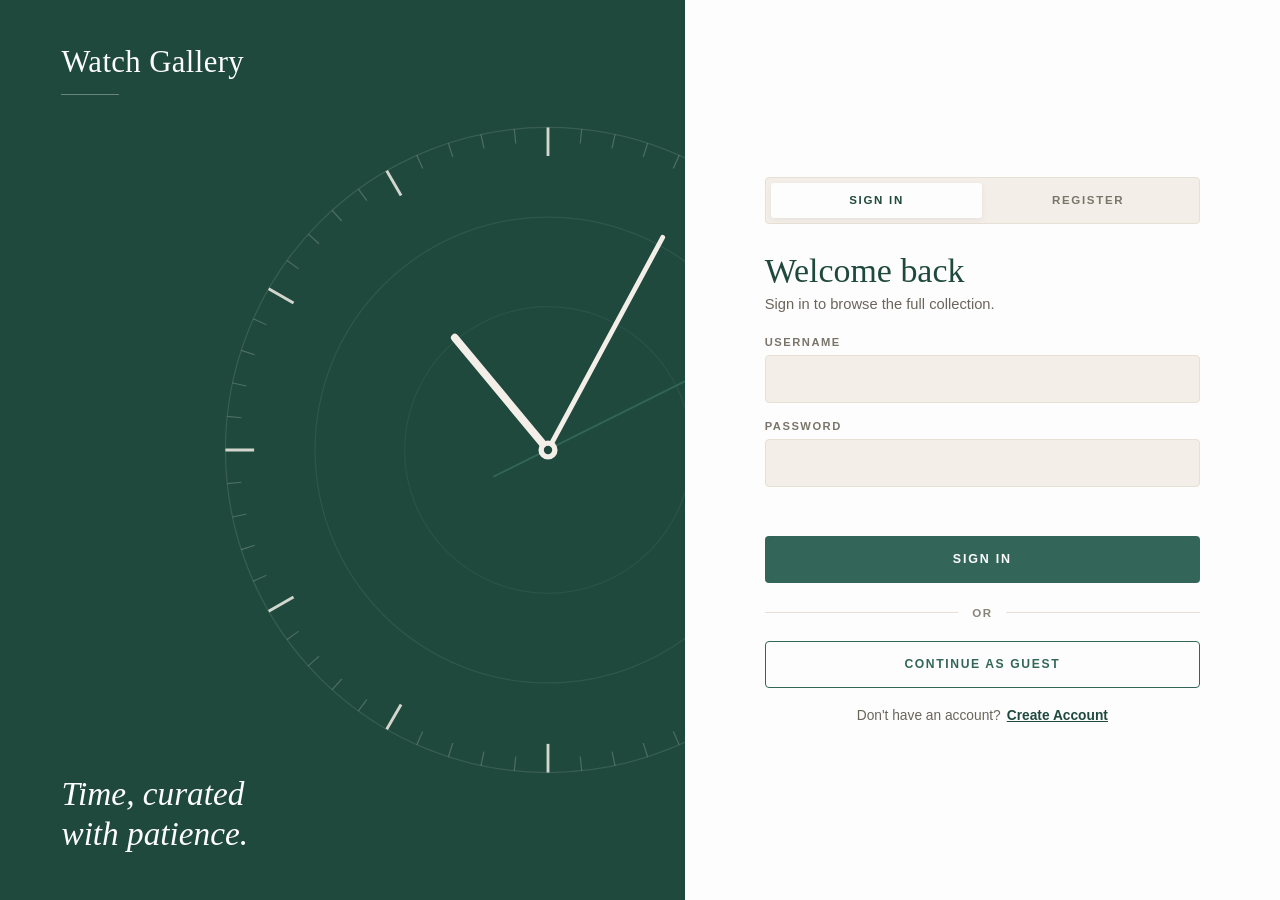
==== commit 65badee9: "Watch Gallery UI Redesign" ====
--- a/index.html
+++ b/index.html
@@ -13,35 +13,46 @@
         <div class="nav-container">
             <a href="#hero" class="brand-logo">Watch Gallery</a>
             <nav class="nav-links">
-                <a href="#hero">Home</a>
-                <a href="#collections">Collections</a>
+                <a href="#hero" class="nav-link active">HOME</a>
+                <a href="#collections" class="nav-link">COLLECTIONS</a>
+                <button type="button" id="auditLogNavBtn" class="nav-audit-btn" style="display: none;" onclick="openAuditModal()">ACTIVITY LOGS</button>
                 <span id="userRoleBadge" class="nav-role-badge"></span>
-                <button type="button" class="nav-logout-btn" onclick="logoutUser()">Log Out</button>
+                <button type="button" class="nav-logout-btn" onclick="logoutUser()">LOG OUT</button>
             </nav>
         </div>
     </header>
 
     <!-- HERO SECTION -->
     <section id="hero" class="hero-section">
-        <button class="hero-nav-btn prev-btn" onclick="prevHeroWatch()" aria-label="Previous Watch">&#10094;</button>
-        <button class="hero-nav-btn next-btn" onclick="nextHeroWatch()" aria-label="Next Watch">&#10095;</button>
-
         <div class="hero-container">
             <div class="hero-content">
-                <p class="hero-eyebrow" id="heroBrand">ROLEX</p>
-                <h1 class="hero-title" id="heroTitle">GMT-Master II "Pepsi"</h1>
+                <div class="hero-eyebrow-row">
+                    <span class="hero-eyebrow-line"></span>
+                    <p class="hero-eyebrow" id="heroBrand">ROLEX</p>
+                </div>
+                <h1 class="hero-title" id="heroTitle">GMT-Master II</h1>
+                <p class="hero-nickname" id="heroNickname">"Pepsi"</p>
                 <p class="hero-desc" id="heroDesc">An iconic dual-time pilot watch featuring a bidirectional red and blue Cerachrom ceramic bezel.</p>
+                
                 <div class="hero-pills" id="heroPills">
-                    <span class="pill" id="heroRef">Ref. 126710BLRO</span>
-                    <span class="pill" id="heroMaterial">Oystersteel</span>
-                </div>
-                <!-- Description Accent Line -->
-                <div class="hero-desc-line"></div>
-            </div>
+                    <span class="pill" id="heroRef">REF. 126710BLRO</span>
+                    <span class="pill" id="heroMaterial">OYSTERSTEEL</span>
+                </div>
+
+                <!-- HERO CONTROLS & FOLIO -->
+                <div class="hero-controls-row">
+                    <button type="button" class="hero-circle-btn prev-btn" onclick="prevHeroWatch()" aria-label="Previous Watch">&larr;</button>
+                    <button type="button" class="hero-circle-btn next-btn" onclick="nextHeroWatch()" aria-label="Next Watch">&rarr;</button>
+                    <div class="hero-pagination" id="heroPagination">N° 01 / 05</div>
+                </div>
+            </div>
+
             <div class="hero-visual">
-                <img id="heroImage" src="images/pepsi.jpg" alt="Featured Watch" onerror="this.src='https://placehold.co/500x500/1F493D/F3EFE8?text=Featured+Watch'">
-                <!-- Numbering Folio Below Watch -->
-                <div class="hero-pagination" id="heroPagination">N° 01 / 05</div>
+                <div class="hero-frame">
+                    <div class="hero-frame-inner">
+                        <img id="heroImage" src="images/pepsi.jpg" alt="Featured Watch" onerror="this.src='https://placehold.co/500x500/336659/F3EFE8?text=Featured+Watch'">
+                    </div>
+                </div>
             </div>
         </div>
     </section>
@@ -49,35 +60,42 @@
     <!-- CATALOG SECTION -->
     <section id="collections" class="catalog-section">
         <div class="catalog-container">
-            
-            <!-- BRAND QUICK-SELECT -->
-            <div class="brand-filter-row">
-                <button class="brand-circle" onclick="toggleBrandFilter('Rolex', this)" title="Rolex">
-                    <img src="images/rolex.jpg" alt="Rolex" class="brand-logo-img" onerror="this.style.display='none'; this.nextElementSibling.style.display='block';">
-                    <span class="brand-fallback-text">Rolex</span>
-                </button>
-                <button class="brand-circle" onclick="toggleBrandFilter('Omega', this)" title="Omega">
-                    <img src="images/omega.jpg" alt="Omega" class="brand-logo-img" onerror="this.style.display='none'; this.nextElementSibling.style.display='block';">
-                    <span class="brand-fallback-text">Omega</span>
-                </button>
-                <button class="brand-circle" onclick="toggleBrandFilter('Audemars Piguet', this)" title="Audemars Piguet">
-                    <img src="images/ap.jpg" alt="Audemars Piguet" class="brand-logo-img" onerror="this.style.display='none'; this.nextElementSibling.style.display='block';">
-                    <span class="brand-fallback-text">AP</span>
-                </button>
-                <button class="brand-circle" onclick="toggleBrandFilter('Patek Philippe', this)" title="Patek Philippe">
-                    <img src="images/patek.jpg" alt="Patek Philippe" class="brand-logo-img" onerror="this.style.display='none'; this.nextElementSibling.style.display='block';">
-                    <span class="brand-fallback-text">Patek</span>
-                </button>
-                <button class="brand-circle" onclick="toggleBrandFilter('Richard Mille', this)" title="Richard Mille">
-                    <img src="images/rm.jpg" alt="Richard Mille" class="brand-logo-img" onerror="this.style.display='none'; this.nextElementSibling.style.display='block';">
-                    <span class="brand-fallback-text">RM</span>
-                </button>
-            </div>
-
-            <!-- SEARCH BAR -->
-            <div class="search-bar-wrap">
-                <input type="text" id="searchInput" placeholder="Search by model, reference, movement...">
-                <button id="searchBtn" onclick="searchWatches()">SEARCH</button>
+            <h2 class="section-heading">Collections</h2>
+
+            <!-- BRAND INDEX BAR -->
+            <div class="brand-index-bar" role="tablist" aria-label="Filter by Brand">
+                <button type="button" class="brand-tab" onclick="toggleBrandFilter('Rolex', this)">
+                    <span class="brand-tab-name">Rolex</span>
+                    <span class="brand-tab-num">01</span>
+                </button>
+                <button type="button" class="brand-tab" onclick="toggleBrandFilter('Omega', this)">
+                    <span class="brand-tab-name">Omega</span>
+                    <span class="brand-tab-num">02</span>
+                </button>
+                <button type="button" class="brand-tab" onclick="toggleBrandFilter('Audemars Piguet', this)">
+                    <span class="brand-tab-name">Audemars Piguet</span>
+                    <span class="brand-tab-num">03</span>
+                </button>
+                <button type="button" class="brand-tab" onclick="toggleBrandFilter('Patek Philippe', this)">
+                    <span class="brand-tab-name">Patek Philippe</span>
+                    <span class="brand-tab-num">04</span>
+                </button>
+                <button type="button" class="brand-tab" onclick="toggleBrandFilter('Richard Mille', this)">
+                    <span class="brand-tab-name">Richard Mille</span>
+                    <span class="brand-tab-num">05</span>
+                </button>
+            </div>
+
+            <!-- SEARCH & ACTION TOOLBAR -->
+            <div class="toolbar-row">
+                <div class="search-group">
+                    <input type="text" id="searchInput" placeholder="Search model, reference, movement">
+                    <button type="button" id="searchBtn" onclick="searchWatches()">SEARCH</button>
+                </div>
+                <div class="action-group" id="toolbarActions" style="display: none;">
+                    <button type="button" id="favoritesFilterBtn" class="fav-filter-btn" style="display: none;" onclick="toggleFavoritesFilter()">&#9733; MY FAVORITES</button>
+                    <button type="button" id="addWatchBtn" class="admin-add-btn" style="display: none;" onclick="openWatchFormModal()">+ ADD WATCH</button>
+                </div>
             </div>
 
             <!-- CATALOG GRID -->
@@ -88,31 +106,251 @@
     <!-- WATCH DETAIL MODAL -->
     <div id="detailModal" class="modal-overlay" onclick="handleBackdropClick(event)">
         <div class="modal-card">
-            <button class="modal-close" onclick="closeModal()">&times;</button>
+            <button type="button" class="modal-close" onclick="closeModal()">&times;</button>
             <div class="modal-body">
                 <div class="modal-image-col">
-                    <img id="modalImage" src="" alt="Watch Detail">
+                    <div class="modal-image-frame">
+                        <img id="modalImage" src="" alt="Watch Detail">
+                    </div>
                 </div>
                 <div class="modal-info-col">
-                    <p class="modal-brand" id="modalBrand">BRAND</p>
-                    <h2 class="modal-title" id="modalTitle">Model Name</h2>
-                    <h3 class="modal-nickname" id="modalNickname">"Nickname"</h3>
+                    <div class="modal-header-row">
+                        <div>
+                            <p class="modal-brand" id="modalBrand">BRAND</p>
+                            <h2 class="modal-title" id="modalTitle">Model Name</h2>
+                            <h3 class="modal-nickname" id="modalNickname">"Nickname"</h3>
+                        </div>
+                        <button type="button" id="modalFavBtn" class="modal-fav-btn" onclick="toggleWatchFavorite()" title="Save to Favorites" aria-label="Save to Favorites">&#9734;</button>
+                    </div>
+
+                    <!-- ADMIN STRIP -->
+                    <div id="modalAdminActions" class="modal-admin-bar" style="display: none;">
+                        <span class="admin-bar-label">ADMIN</span>
+                        <div class="admin-bar-btns">
+                            <button type="button" class="admin-edit-btn" onclick="openEditWatchModal()">EDIT WATCH</button>
+                            <button type="button" id="adminDeleteBtn" class="admin-delete-btn" onclick="handleDeleteWatch()">DELETE</button>
+                        </div>
+                    </div>
                     
-                    <div class="modal-meta">
-                        <p><strong>Reference Number:</strong> <span id="modalRef"></span></p>
-                        <p><strong>Case Material:</strong> <span id="modalMaterial"></span></p>
-                        <p><strong>Case Size:</strong> <span id="modalSize"></span></p>
-                        <p><strong>Dial:</strong> <span id="modalDial"></span></p>
-                        <p><strong>Movement:</strong> <span id="modalMovement"></span></p>
-                        <p><strong>Power Reserve:</strong> <span id="modalPower"></span></p>
-                        <p><strong>Water Resistance:</strong> <span id="modalWR"></span></p>
-                        <p><strong>Category / Year:</strong> <span id="modalCatYear"></span></p>
-                        <p><strong>Price:</strong> <span id="modalPrice"></span></p>
-                    </div>
+                    <!-- 3X3 SPEC PLAQUES -->
+                    <div class="modal-spec-grid">
+                        <div class="spec-plaque">
+                            <span class="spec-label">REFERENCE</span>
+                            <span class="spec-value" id="modalRef"></span>
+                        </div>
+                        <div class="spec-plaque">
+                            <span class="spec-label">CASE MATERIAL</span>
+                            <span class="spec-value" id="modalMaterial"></span>
+                        </div>
+                        <div class="spec-plaque">
+                            <span class="spec-label">CASE SIZE</span>
+                            <span class="spec-value" id="modalSize"></span>
+                        </div>
+                        <div class="spec-plaque">
+                            <span class="spec-label">DIAL COLOR</span>
+                            <span class="spec-value" id="modalDial"></span>
+                        </div>
+                        <div class="spec-plaque">
+                            <span class="spec-label">MOVEMENT</span>
+                            <span class="spec-value" id="modalMovement"></span>
+                        </div>
+                        <div class="spec-plaque">
+                            <span class="spec-label">POWER RESERVE</span>
+                            <span class="spec-value" id="modalPower"></span>
+                        </div>
+                        <div class="spec-plaque">
+                            <span class="spec-label">WATER RESISTANCE</span>
+                            <span class="spec-value" id="modalWR"></span>
+                        </div>
+                        <div class="spec-plaque">
+                            <span class="spec-label">CATEGORY / YEAR</span>
+                            <span class="spec-value" id="modalCatYear"></span>
+                        </div>
+                        <div class="spec-plaque">
+                            <span class="spec-label">PRICE (PHP)</span>
+                            <span class="spec-value" id="modalPrice"></span>
+                        </div>
+                    </div>
+
+                    <p class="modal-description" id="modalDescription"></p>
 
                     <div class="modal-divider"></div>
-                    <p class="modal-description" id="modalDescription"></p>
-                </div>
+
+                    <!-- REVIEWS SECTION -->
+                    <div class="modal-reviews-section">
+                        <div class="reviews-header">
+                            <h4>Reviews</h4>
+                            <span id="modalRatingSummary" class="rating-summary">No ratings yet</span>
+                        </div>
+
+                        <form id="reviewForm" class="review-form" onsubmit="submitWatchReview(event)">
+                            <select id="reviewRating" aria-label="Star Rating">
+                                <option value="5">&#9733;&#9733;&#9733;&#9733;&#9733;</option>
+                                <option value="4">&#9733;&#9733;&#9733;&#9733;&#9734;</option>
+                                <option value="3">&#9733;&#9733;&#9733;&#9734;&#9734;</option>
+                                <option value="2">&#9733;&#9733;&#9734;&#9734;&#9734;</option>
+                                <option value="1">&#9733;&#9734;&#9734;&#9734;&#9734;</option>
+                            </select>
+                            <input type="text" id="reviewComment" placeholder="Share a short comment" maxlength="300" required>
+                            <button type="submit">POST</button>
+                        </form>
+                        <p id="reviewGuestHint" class="review-guest-hint" style="display: none;">Sign in with an account to rate and review.</p>
+
+                        <div id="modalReviewsList" class="reviews-list"></div>
+                    </div>
+                </div>
+            </div>
+        </div>
+    </div>
+
+    <!-- ADMIN ADD / EDIT WATCH MODAL -->
+    <div id="watchFormModal" class="modal-overlay" onclick="handleBackdropClick(event)">
+        <div class="modal-card form-modal-card">
+            <button type="button" class="modal-close" onclick="closeWatchFormModal()">&times;</button>
+            <div class="form-modal-body">
+                <p class="modal-brand">CATALOG MANAGEMENT</p>
+                <h2 class="modal-title" id="watchFormModalTitle">Add New Watch</h2>
+                <div class="modal-divider"></div>
+
+                <form id="watchCrudForm" class="watch-crud-form" onsubmit="submitWatchForm(event)">
+                    <div class="form-grid-2">
+                        <div class="form-group">
+                            <label for="wfBrand">Brand</label>
+                            <select id="wfBrand" required>
+                                <option value="Rolex">Rolex</option>
+                                <option value="Omega">Omega</option>
+                                <option value="Audemars Piguet">Audemars Piguet</option>
+                                <option value="Patek Philippe">Patek Philippe</option>
+                                <option value="Richard Mille">Richard Mille</option>
+                            </select>
+                        </div>
+                        <div class="form-group">
+                            <label for="wfModel">Model</label>
+                            <input type="text" id="wfModel" placeholder="e.g. Submariner Date" required>
+                        </div>
+                    </div>
+
+                    <div class="form-grid-2">
+                        <div class="form-group">
+                            <label for="wfNickname">Nickname</label>
+                            <input type="text" id="wfNickname" placeholder="e.g. Starbucks" required>
+                        </div>
+                        <div class="form-group">
+                            <label for="wfReference">Reference Number</label>
+                            <input type="text" id="wfReference" placeholder="e.g. 126610LV" required>
+                        </div>
+                    </div>
+
+                    <div class="form-grid-3">
+                        <div class="form-group">
+                            <label for="wfCaseMaterial">Case Material</label>
+                            <input type="text" id="wfCaseMaterial" placeholder="e.g. Oystersteel" required>
+                        </div>
+                        <div class="form-group">
+                            <label for="wfCaseSize">Case Size (mm)</label>
+                            <input type="number" id="wfCaseSize" step="0.1" min="1" placeholder="e.g. 41" required>
+                        </div>
+                        <div class="form-group">
+                            <label for="wfDialColor">Dial Color</label>
+                            <input type="text" id="wfDialColor" placeholder="e.g. Black" required>
+                        </div>
+                    </div>
+
+                    <div class="form-grid-2">
+                        <div class="form-group">
+                            <label for="wfBezelMaterial">Bezel Material</label>
+                            <input type="text" id="wfBezelMaterial" placeholder="e.g. Green Cerachrom Ceramic" required>
+                        </div>
+                        <div class="form-group">
+                            <label for="wfMovementType">Movement Type</label>
+                            <select id="wfMovementType" required>
+                                <option value="Automatic">Automatic</option>
+                                <option value="Manual-Wind">Manual-Wind</option>
+                            </select>
+                        </div>
+                    </div>
+
+                    <div class="form-grid-3">
+                        <div class="form-group">
+                            <label for="wfMovement">Calibre / Movement</label>
+                            <input type="text" id="wfMovement" placeholder="e.g. Calibre 3235" required>
+                        </div>
+                        <div class="form-group">
+                            <label for="wfPowerReserve">Power Reserve (hrs)</label>
+                            <input type="number" id="wfPowerReserve" min="1" placeholder="e.g. 70" required>
+                        </div>
+                        <div class="form-group">
+                            <label for="wfWaterResistance">Water Resistance (m)</label>
+                            <input type="number" id="wfWaterResistance" min="1" placeholder="e.g. 300" required>
+                        </div>
+                    </div>
+
+                    <div class="form-grid-3">
+                        <div class="form-group">
+                            <label for="wfYear">Year (1900–2026)</label>
+                            <input type="number" id="wfYear" min="1900" max="2026" placeholder="e.g. 2023" required>
+                        </div>
+                        <div class="form-group">
+                            <label for="wfCategory">Category</label>
+                            <select id="wfCategory" required>
+                                <option value="Diver">Diver</option>
+                                <option value="Chronograph">Chronograph</option>
+                                <option value="Sports">Sports</option>
+                                <option value="Dress">Dress</option>
+                                <option value="Pilot">Pilot</option>
+                                <option value="Field">Field</option>
+                                <option value="GMT">GMT</option>
+                            </select>
+                        </div>
+                        <div class="form-group">
+                            <label for="wfOrigin">Origin</label>
+                            <select id="wfOrigin" required>
+                                <option value="Switzerland">Switzerland</option>
+                                <option value="Germany">Germany</option>
+                                <option value="France">France</option>
+                                <option value="United Kingdom">United Kingdom</option>
+                                <option value="Japan">Japan</option>
+                                <option value="Italy">Italy</option>
+                            </select>
+                        </div>
+                    </div>
+
+                    <div class="form-grid-2">
+                        <div class="form-group">
+                            <label for="wfPrice">Price (PHP)</label>
+                            <input type="number" id="wfPrice" min="1" placeholder="e.g. 920000" required>
+                        </div>
+                        <div class="form-group">
+                            <label for="wfImage">Image Path</label>
+                            <input type="text" id="wfImage" placeholder="e.g. images/starbucks.jpg" required>
+                        </div>
+                    </div>
+
+                    <div class="form-group">
+                        <label for="wfDescription">Description</label>
+                        <textarea id="wfDescription" rows="3" placeholder="Brief horological overview..." required></textarea>
+                    </div>
+
+                    <p id="watchFormMessage" class="form-feedback-msg"></p>
+
+                    <div class="form-actions-row">
+                        <button type="button" class="form-cancel-btn" onclick="closeWatchFormModal()">CANCEL</button>
+                        <button type="submit" id="watchFormSubmitBtn" class="form-submit-btn">SAVE WATCH</button>
+                    </div>
+                </form>
+            </div>
+        </div>
+    </div>
+
+    <!-- ADMIN AUDIT LOGS MODAL -->
+    <div id="auditModal" class="modal-overlay" onclick="handleBackdropClick(event)">
+        <div class="modal-card audit-modal-card">
+            <button type="button" class="modal-close" onclick="closeAuditModal()">&times;</button>
+            <div class="audit-modal-body">
+                <p class="modal-brand">ADMINISTRATION</p>
+                <h2 class="modal-title">Activity & Audit Logs</h2>
+                <div class="modal-divider"></div>
+                <div id="auditLogsList" class="audit-logs-list"></div>
             </div>
         </div>
     </div>
--- a/style.css
+++ b/style.css
@@ -1,4 +1,4 @@
-/* BASE */
+/* Base reset */
 * {
     box-sizing: border-box;
     margin: 0;
@@ -8,25 +8,27 @@
 html {
     scroll-behavior: smooth;
     font-family: -apple-system, BlinkMacSystemFont, "Segoe UI", Roboto, sans-serif;
-}
-
-/* NAVBAR */
+    color: #3D3D3D;
+    background-color: #F3EFE8;
+}
+
+/* Top navigation */
 .navbar {
     position: fixed;
     top: 0;
     left: 0;
     width: 100%;
-    height: 72px;
+    height: clamp(68px, 6vh, 84px);
     background-color: #1F493D;
     z-index: 100;
     border-bottom: 1px solid rgba(243, 239, 232, 0.1);
 }
 
 .nav-container {
-    max-width: 1400px;
+    max-width: 1520px;
     height: 100%;
     margin: 0 auto;
-    padding: 0 32px;
+    padding: 0 clamp(24px, 3vw, 48px);
     display: flex;
     justify-content: space-between;
     align-items: center;
@@ -34,78 +36,103 @@
 
 .brand-logo {
     font-family: 'Times New Roman', Georgia, serif;
-    font-size: 1.5rem;
+    font-size: clamp(1.35rem, 1.5vw, 1.75rem);
+    font-weight: 400;
     color: #FDFDFD;
     text-decoration: none;
-    letter-spacing: 0.5px;
+    letter-spacing: 0.3px;
 }
 
 .nav-links {
     display: flex;
-    gap: 28px;
-    align-items: center;
-}
-
-.nav-links a {
+    gap: clamp(18px, 2vw, 32px);
+    align-items: center;
+}
+
+.nav-link {
+    position: relative;
+    color: rgba(243, 239, 232, 0.78);
+    text-decoration: none;
+    font-size: clamp(0.68rem, 0.75vw, 0.8rem);
+    font-weight: 600;
+    letter-spacing: 1.8px;
+    padding: 6px 0;
+    transition: color 0.2s;
+}
+
+.nav-link:hover,
+.nav-link.active {
+    color: #FDFDFD;
+}
+
+.nav-link.active::after {
+    content: "";
+    position: absolute;
+    left: 0;
+    right: 0;
+    bottom: 0;
+    height: 1px;
+    background-color: #FDFDFD;
+}
+
+.nav-audit-btn {
+    background: transparent;
+    border: 1px solid rgba(243, 239, 232, 0.35);
     color: #F3EFE8;
-    text-decoration: none;
-    font-size: 0.95rem;
-    transition: opacity 0.2s;
-}
-
-.nav-links a:hover {
-    opacity: 0.8;
-}
-
-.nav-disabled {
-    color: rgba(243, 239, 232, 0.4);
-    font-size: 0.95rem;
-    cursor: default;
+    padding: 8px 16px;
+    border-radius: 3px;
+    font-size: 0.7rem;
+    font-weight: 600;
+    letter-spacing: 1.6px;
+    cursor: pointer;
+    font-family: inherit;
+    transition: background-color 0.2s, border-color 0.2s;
+}
+
+.nav-audit-btn:hover {
+    background-color: rgba(243, 239, 232, 0.12);
+    border-color: #F3EFE8;
 }
 
 .nav-role-badge {
-    font-size: 0.72rem;
-    font-weight: 700;
-    letter-spacing: 1.2px;
-    color: #F3EFE8;
-    background-color: rgba(243, 239, 232, 0.15);
-    padding: 4px 10px;
-    border-radius: 12px;
+    font-size: 0.68rem;
+    font-weight: 700;
+    letter-spacing: 1.6px;
+    color: #1F493D;
+    background-color: #FDFDFD;
+    padding: 6px 14px;
+    border-radius: 20px;
 }
 
 .nav-logout-btn {
     background: transparent;
-    border: 1px solid rgba(243, 239, 232, 0.45);
-    color: #F3EFE8;
-    padding: 6px 14px;
-    border-radius: 4px;
-    font-size: 0.85rem;
-    cursor: pointer;
-    transition: background-color 0.2s, border-color 0.2s;
+    border: none;
+    color: rgba(243, 239, 232, 0.85);
+    padding: 6px 4px;
+    font-size: clamp(0.68rem, 0.75vw, 0.8rem);
+    font-weight: 600;
+    letter-spacing: 1.6px;
+    cursor: pointer;
+    transition: color 0.2s;
 }
 
 .nav-logout-btn:hover {
-    background-color: rgba(243, 239, 232, 0.15);
-    border-color: #F3EFE8;
-}
-
-/* HERO */
+    color: #FDFDFD;
+}
+
+/* Hero showcase */
 .hero-section {
     position: relative;
     background-color: #1F493D;
-    background-image: radial-gradient(circle 500px at var(--mouse-x, 75%) var(--mouse-y, 50%), rgba(243, 239, 232, 0.12), transparent 80%);
+    background-image: radial-gradient(circle 540px at var(--mouse-x, 72%) var(--mouse-y, 50%), rgba(243, 239, 232, 0.11), transparent 78%);
     color: #FDFDFD;
     width: 100%;
-    height: 100vh;
-    height: 100dvh;
     min-height: 100vh;
     min-height: 100dvh;
-    max-height: 100vh;
-    max-height: 100dvh;
     display: flex;
     align-items: center;
     justify-content: center;
-    padding: 72px 80px 24px;
+    padding: 88px clamp(24px, 3vw, 48px) 40px;
     overflow: hidden;
 }
 
@@ -113,8 +140,8 @@
     max-width: 1400px;
     margin: 0 auto;
     display: grid;
-    grid-template-columns: 1.15fr 1fr;
-    gap: clamp(24px, 4vw, 64px);
+    grid-template-columns: 1.05fr 1fr;
+    gap: clamp(32px, 5vw, 88px);
     align-items: center;
     width: 100%;
     position: relative;
@@ -126,254 +153,434 @@
     will-change: transform, opacity;
 }
 
+.hero-eyebrow-row {
+    display: flex;
+    align-items: center;
+    gap: 14px;
+    margin-bottom: clamp(10px, 1.4vh, 18px);
+}
+
+.hero-eyebrow-line {
+    width: 28px;
+    height: 1px;
+    background-color: rgba(243, 239, 232, 0.45);
+}
+
 .hero-eyebrow {
-    font-size: clamp(0.75rem, 0.85vw, 0.9rem);
-    letter-spacing: 2px;
+    font-size: clamp(0.72rem, 0.8vw, 0.85rem);
+    font-weight: 600;
+    letter-spacing: 2.4px;
     color: #F3EFE8;
-    opacity: 0.8;
-    margin-bottom: clamp(4px, 0.8vh, 10px);
+    opacity: 0.85;
 }
 
 .hero-title {
     font-family: 'Times New Roman', Georgia, serif;
-    font-size: clamp(2rem, 3.2vw, 3.4rem);
-    line-height: 1.12;
-    margin-bottom: clamp(10px, 1.8vh, 20px);
+    font-weight: 400;
+    font-size: clamp(2.3rem, 3.8vw, 4.4rem);
+    line-height: 1.06;
+    color: #FDFDFD;
+    margin-bottom: 8px;
+}
+
+.hero-nickname {
+    font-family: 'Times New Roman', Georgia, serif;
+    font-style: italic;
+    font-size: clamp(1.25rem, 1.8vw, 2rem);
+    color: rgba(243, 239, 232, 0.78);
+    margin-bottom: clamp(16px, 2vh, 24px);
 }
 
 .hero-desc {
-    color: #F3EFE8;
-    font-size: clamp(0.9rem, 1vw, 1.05rem);
-    line-height: 1.55;
-    margin-bottom: clamp(14px, 2.2vh, 24px);
-    opacity: 0.9;
-    max-width: 540px;
+    color: rgba(243, 239, 232, 0.86);
+    font-size: clamp(0.92rem, 1vw, 1.08rem);
+    line-height: 1.65;
+    margin-bottom: clamp(20px, 2.4vh, 28px);
+    max-width: 520px;
 }
 
 .hero-pills {
     display: flex;
     gap: 12px;
     flex-wrap: wrap;
+    margin-bottom: clamp(24px, 3vh, 38px);
 }
 
 .pill {
-    background: rgba(243, 239, 232, 0.15);
-    padding: clamp(4px, 0.6vh, 6px) clamp(10px, 1vw, 14px);
-    border-radius: 20px;
-    font-size: clamp(0.75rem, 0.8vw, 0.85rem);
+    border: 1px solid rgba(243, 239, 232, 0.28);
+    background: rgba(243, 239, 232, 0.05);
+    padding: 8px 18px;
+    border-radius: 24px;
+    font-size: clamp(0.68rem, 0.72vw, 0.78rem);
+    font-weight: 600;
+    letter-spacing: 1.5px;
     color: #F3EFE8;
 }
 
-/* Description Accent Line */
-.hero-desc-line {
+/* Hero controls and folio */
+.hero-controls-row {
+    display: flex;
+    align-items: center;
+    gap: 14px;
+}
+
+.hero-circle-btn {
+    width: clamp(40px, 3vw, 46px);
+    height: clamp(40px, 3vw, 46px);
+    border-radius: 50%;
+    border: 1px solid rgba(243, 239, 232, 0.35);
+    background-color: transparent;
+    color: #F3EFE8;
+    font-size: 1rem;
+    display: flex;
+    align-items: center;
+    justify-content: center;
+    cursor: pointer;
+    transition: background-color 0.2s, border-color 0.2s, transform 0.15s;
+}
+
+.hero-circle-btn.next-btn {
+    background-color: #336659;
+    border-color: #336659;
+}
+
+.hero-circle-btn:hover {
+    background-color: #336659;
+    border-color: #F3EFE8;
+    transform: translateY(-1px);
+}
+
+.hero-pagination {
+    font-family: 'Times New Roman', Georgia, serif;
+    font-size: clamp(0.95rem, 1vw, 1.1rem);
+    letter-spacing: 1.8px;
+    color: #F3EFE8;
+    opacity: 0.85;
+    margin-left: 10px;
+}
+
+/* Hero studio frame */
+.hero-visual {
+    display: flex;
+    justify-content: center;
+    align-items: center;
+}
+
+.hero-frame {
     width: 100%;
-    max-width: 540px;
-    height: 1px;
-    background-color: rgba(243, 239, 232, 0.35);
-    margin-top: clamp(18px, 2.6vh, 28px);
-}
-
-.hero-visual {
-    position: relative;
-    display: flex;
-    flex-direction: column;
+    max-width: clamp(340px, 35vw, 520px);
+    aspect-ratio: 1 / 1;
+    background-color: #336659;
+    border-radius: 4px;
+    padding: 16px;
+    box-shadow: 0 24px 60px rgba(0, 0, 0, 0.26);
+    display: flex;
+    align-items: center;
     justify-content: center;
-    align-items: center;
+}
+
+.hero-frame-inner {
+    width: 100%;
+    height: 100%;
+    border: 1px solid rgba(243, 239, 232, 0.22);
+    display: flex;
+    align-items: center;
+    justify-content: center;
+    padding: 28px;
     overflow: hidden;
-    padding: 10px;
-    height: 100%;
 }
 
 .hero-visual img {
-    max-width: 100%;
-    width: clamp(260px, 30vw, 440px);
-    max-height: min(54vh, 450px);
+    max-width: 88%;
+    max-height: 88%;
     object-fit: contain;
-    filter: none;
     transition: transform 0.65s cubic-bezier(0.16, 1, 0.3, 1), opacity 0.5s ease;
     will-change: transform, opacity;
 }
 
-/* Numbering Folio Below Watch */
-.hero-pagination {
-    font-family: -apple-system, BlinkMacSystemFont, "Segoe UI", Roboto, sans-serif;
-    font-size: 0.9rem;
-    font-weight: 500;
-    letter-spacing: 2px;
-    color: #F3EFE8;
-    opacity: 0.85;
-    margin-top: 14px;
-    text-align: center;
-}
-
-/* DEPTH ZOOM TRANSITIONS */
+/* Depth zoom transitions */
 .hero-visual img.zoom-exit-left {
-    transform: translateX(-60px) scale(0.88);
+    transform: translateX(-50px) scale(0.9);
     opacity: 0;
 }
 
 .hero-visual img.zoom-exit-right {
-    transform: translateX(60px) scale(0.88);
+    transform: translateX(50px) scale(0.9);
     opacity: 0;
 }
 
 .hero-content.text-exit {
-    transform: translateY(-15px);
+    transform: translateY(-12px);
     opacity: 0;
 }
 
 .hero-visual img.zoom-enter-right {
-    transform: translateX(70px) scale(1.12) !important;
+    transform: translateX(60px) scale(1.08) !important;
     opacity: 0 !important;
     transition: none !important;
 }
 
 .hero-visual img.zoom-enter-left {
-    transform: translateX(-70px) scale(1.12) !important;
+    transform: translateX(-60px) scale(1.08) !important;
     opacity: 0 !important;
     transition: none !important;
 }
 
 .hero-content.text-enter {
-    transform: translateY(20px) !important;
+    transform: translateY(16px) !important;
     opacity: 0 !important;
     transition: none !important;
 }
 
-/* CONTROLS */
-.hero-nav-btn {
-    position: absolute;
-    top: 50%;
-    transform: translateY(-50%);
+/* Catalog section */
+.catalog-section {
+    background-color: #F3EFE8;
+    padding: 72px clamp(24px, 3vw, 48px) 100px;
+    min-height: 100vh;
+}
+
+.catalog-container {
+    max-width: 1400px;
+    margin: 0 auto;
+}
+
+.section-heading {
+    font-family: 'Times New Roman', Georgia, serif;
+    font-weight: 400;
+    font-size: clamp(2rem, 2.4vw, 2.6rem);
+    color: #1F493D;
+    margin-bottom: 28px;
+}
+
+/* Brand index bar */
+.brand-index-bar {
+    display: grid;
+    grid-template-columns: repeat(5, 1fr);
+    border: 1px solid #D5CEBF;
+    background-color: #F3EFE8;
+    margin-bottom: 24px;
+}
+
+.brand-tab {
+    position: relative;
     background: transparent;
     border: none;
-    color: #F3EFE8;
-    font-size: 2rem;
-    cursor: pointer;
-    padding: 16px;
-    opacity: 0.6;
-    transition: opacity 0.2s;
-    z-index: 10;
-}
-
-.hero-nav-btn:hover {
-    opacity: 1;
-}
-
-.prev-btn { left: 20px; }
-.next-btn { right: 20px; }
-
-/* CATALOG */
-.catalog-section {
-    background-color: #F3EFE8;
-    padding: 70px 24px 100px;
-    min-height: 100vh;
-}
-
-.catalog-container {
-    max-width: 1200px;
-    margin: 0 auto;
-}
-
-/* BRAND FILTER */
-.brand-filter-row {
-    display: flex;
-    justify-content: center;
-    align-items: center;
-    gap: 32px;
-    width: 100%;
-    margin: 0 auto 45px auto;
-    padding: 10px 0;
-}
-
-.brand-circle {
-    width: 105px;
-    height: 105px;
-    border-radius: 50%;
-    background-color: #336659;
-    color: #FDFDFD;
-    border: 2px solid transparent;
-    cursor: pointer;
-    display: flex;
-    align-items: center;
-    justify-content: center;
-    overflow: hidden;
-    padding: 18px;
-    box-shadow: 0 4px 14px rgba(0, 0, 0, 0.08);
-    transition: transform 0.2s ease, background-color 0.2s ease, box-shadow 0.2s ease;
-}
-
-.brand-circle:hover {
-    background-color: #1F493D;
-    transform: translateY(-4px);
-    box-shadow: 0 8px 20px rgba(31, 73, 61, 0.28);
-}
-
-.brand-circle.active {
-    background-color: #1F493D;
-    border-color: #FDFDFD;
-    box-shadow: 0 0 0 3px #336659;
-    transform: scale(1.06);
-}
-
-.brand-logo-img {
-    width: 100%;
-    height: 100%;
-    object-fit: contain;
-    filter: brightness(0) invert(1);
-}
-
-.brand-fallback-text {
-    display: none;
-    font-size: 0.85rem;
-    font-weight: 700;
-    text-align: center;
-    color: #FDFDFD;
-}
-
-/* SEARCH */
-.search-bar-wrap {
-    display: flex;
-    gap: 12px;
-    margin-bottom: 40px;
-}
-
-.search-bar-wrap input {
+    border-right: 1px solid #D5CEBF;
+    padding: clamp(16px, 1.4vw, 22px) clamp(16px, 1.6vw, 24px);
+    display: flex;
+    justify-content: space-between;
+    align-items: center;
+    cursor: pointer;
+    text-align: left;
+    transition: background-color 0.2s, color 0.2s;
+}
+
+.brand-tab:last-child {
+    border-right: none;
+}
+
+.brand-tab:hover {
+    background-color: rgba(253, 253, 253, 0.55);
+}
+
+.brand-tab.active {
+    background-color: #FDFDFD;
+    box-shadow: inset 0 3px 0 #1F493D;
+}
+
+.brand-tab-name {
+    font-family: 'Times New Roman', Georgia, serif;
+    font-size: clamp(1.05rem, 1.2vw, 1.3rem);
+    color: #336659;
+    transition: color 0.2s;
+}
+
+.brand-tab.active .brand-tab-name {
+    color: #1F493D;
+    font-weight: 600;
+}
+
+.brand-tab-num {
+    font-size: 0.72rem;
+    font-weight: 600;
+    letter-spacing: 1px;
+    color: #8A8478;
+}
+
+.brand-tab.active .brand-tab-num {
+    color: #1F493D;
+}
+
+/* Search and action toolbar */
+.toolbar-row {
+    display: flex;
+    gap: 16px;
+    align-items: stretch;
+    margin-bottom: 36px;
+}
+
+.search-group {
     flex: 1;
-    padding: 16px 20px;
-    font-size: 1rem;
+    display: flex;
     border: 1px solid #D5CEBF;
     background-color: #FDFDFD;
-    border-radius: 4px;
+}
+
+.search-group input {
+    flex: 1;
+    border: none;
+    background: transparent;
+    padding: 15px 18px;
+    font-size: 0.94rem;
     color: #3D3D3D;
     outline: none;
 }
 
-.search-bar-wrap input:focus {
-    border-color: #336659;
-}
-
-.search-bar-wrap button {
+.search-group input::placeholder {
+    color: #8A8478;
+}
+
+.search-group button {
     background-color: #336659;
     color: #FDFDFD;
     border: none;
-    padding: 0 32px;
-    font-weight: 600;
-    letter-spacing: 1px;
-    border-radius: 4px;
+    padding: 0 30px;
+    font-size: 0.74rem;
+    font-weight: 600;
+    letter-spacing: 1.6px;
     cursor: pointer;
     transition: background-color 0.2s;
 }
 
-.search-bar-wrap button:hover {
+.search-group button:hover {
     background-color: #1F493D;
 }
 
-/* GRID */
+.action-group {
+    display: flex;
+    border: 1px solid #D5CEBF;
+    background-color: #F3EFE8;
+}
+
+.fav-filter-btn {
+    background-color: transparent;
+    color: #1F493D;
+    border: none;
+    padding: 0 22px;
+    font-size: 0.74rem;
+    font-weight: 600;
+    letter-spacing: 1.5px;
+    cursor: pointer;
+    white-space: nowrap;
+    transition: background-color 0.2s, color 0.2s;
+}
+
+.fav-filter-btn:hover,
+.fav-filter-btn.active {
+    background-color: #336659;
+    color: #FDFDFD;
+}
+
+.admin-add-btn {
+    background-color: #1F493D;
+    color: #FDFDFD;
+    border: none;
+    padding: 0 22px;
+    font-size: 0.74rem;
+    font-weight: 600;
+    letter-spacing: 1.5px;
+    cursor: pointer;
+    white-space: nowrap;
+    transition: background-color 0.2s;
+}
+
+.admin-add-btn:hover {
+    background-color: #336659;
+}
+
+/* Catalog grid and cards */
 .watch-grid {
     display: grid;
     grid-template-columns: repeat(4, 1fr);
     gap: 24px;
+}
+
+.watch-card {
+    background-color: #FDFDFD;
+    border: 1px solid #E6E0D5;
+    border-radius: 4px;
+    padding: 16px;
+    cursor: pointer;
+    transition: transform 0.2s ease, box-shadow 0.2s ease, border-color 0.2s ease;
+    display: flex;
+    flex-direction: column;
+}
+
+.watch-card:hover {
+    transform: translateY(-4px);
+    border-color: #336659;
+    box-shadow: 0 12px 28px rgba(31, 73, 61, 0.08);
+}
+
+.card-top {
+    position: relative;
+    background-color: #F3EFE8;
+    border-radius: 2px;
+    height: clamp(195px, 16vw, 240px);
+    display: flex;
+    align-items: center;
+    justify-content: center;
+    margin-bottom: 16px;
+    overflow: hidden;
+}
+
+.card-fav-dot {
+    position: absolute;
+    top: 10px;
+    right: 12px;
+    color: #1F493D;
+    font-size: 1rem;
+    z-index: 2;
+}
+
+.card-top img {
+    max-width: 82%;
+    max-height: 82%;
+    object-fit: contain;
+    transition: transform 0.3s ease;
+}
+
+.watch-card:hover .card-top img {
+    transform: scale(1.05);
+}
+
+.card-bottom {
+    text-align: left;
+}
+
+.card-brand {
+    font-size: 0.68rem;
+    font-weight: 700;
+    color: #336659;
+    letter-spacing: 1.5px;
+    text-transform: uppercase;
+    margin-bottom: 4px;
+}
+
+.card-title {
+    font-family: 'Times New Roman', Georgia, serif;
+    font-weight: 400;
+    font-size: 1.18rem;
+    color: #1F493D;
+    line-height: 1.25;
+    margin-bottom: 2px;
+}
+
+.card-nickname {
+    font-family: 'Times New Roman', Georgia, serif;
+    font-style: italic;
+    font-size: 0.9rem;
+    color: #7A7469;
 }
 
 .guest-limit-banner {
@@ -381,85 +588,23 @@
     padding: 16px 20px;
     background-color: #FDFDFD;
     border: 1px solid #D5CEBF;
-    border-radius: 6px;
+    border-radius: 4px;
     text-align: center;
-    font-size: 0.92rem;
+    font-size: 0.9rem;
     color: #3D3D3D;
 }
 
 .guest-limit-banner button {
     background: none;
     border: none;
-    color: #336659;
+    color: #1F493D;
     font-weight: 700;
     text-decoration: underline;
     cursor: pointer;
-    font-size: 0.92rem;
-}
-
-.guest-limit-banner button:hover {
-    color: #1F493D;
-}
-
-/* CARDS */
-.watch-card {
-    background-color: #FDFDFD;
-    border-radius: 8px;
-    padding: 16px;
-    box-shadow: 0 4px 15px rgba(0, 0, 0, 0.04);
-    cursor: pointer;
-    transition: transform 0.2s, box-shadow 0.2s;
-    display: flex;
-    flex-direction: column;
-}
-
-.watch-card:hover {
-    transform: translateY(-4px);
-    box-shadow: 0 8px 25px rgba(0, 0, 0, 0.08);
-}
-
-.card-top {
-    background-color: #336659;
-    border-radius: 6px;
-    height: 190px;
-    display: flex;
-    align-items: center;
-    justify-content: center;
-    margin-bottom: 16px;
-    overflow: hidden;
-}
-
-.card-top img {
-    max-width: 80%;
-    max-height: 80%;
-    object-fit: contain;
-    transition: transform 0.3s;
-}
-
-.watch-card:hover .card-top img {
-    transform: scale(1.05);
-}
-
-.card-bottom {
-    text-align: left;
-}
-
-.card-brand {
-    font-size: 0.8rem;
-    font-weight: 700;
-    color: #336659;
-    letter-spacing: 1px;
-    text-transform: uppercase;
-    margin-bottom: 4px;
-}
-
-.card-title {
-    font-size: 1rem;
-    color: #3D3D3D;
-    line-height: 1.3;
-}
-
-/* MODAL */
+    font-size: 0.9rem;
+}
+
+/* Modal overlay */
 .modal-overlay {
     display: none;
     position: fixed;
@@ -467,12 +612,12 @@
     left: 0;
     width: 100vw;
     height: 100vh;
-    background: rgba(0, 0, 0, 0.6);
-    backdrop-filter: blur(8px);
+    background: rgba(20, 42, 35, 0.72);
+    backdrop-filter: blur(6px);
     z-index: 200;
     align-items: center;
     justify-content: center;
-    padding: 20px;
+    padding: 24px;
 }
 
 .modal-overlay.open {
@@ -482,11 +627,14 @@
 .modal-card {
     background-color: #FDFDFD;
     width: 100%;
-    max-width: 800px;
-    border-radius: 8px;
+    max-width: 980px;
+    max-height: 90vh;
+    border-radius: 4px;
     position: relative;
-    box-shadow: 0 10px 40px rgba(0, 0, 0, 0.2);
+    box-shadow: 0 24px 60px rgba(0, 0, 0, 0.3);
     overflow: hidden;
+    display: flex;
+    flex-direction: column;
 }
 
 .modal-close {
@@ -495,15 +643,17 @@
     right: 18px;
     background: transparent;
     border: none;
-    font-size: 1.8rem;
+    font-size: 1.7rem;
     color: #3D3D3D;
     cursor: pointer;
     z-index: 10;
+    line-height: 1;
 }
 
 .modal-body {
     display: grid;
-    grid-template-columns: 1fr 1.2fr;
+    grid-template-columns: 0.9fr 1.35fr;
+    overflow-y: auto;
 }
 
 .modal-image-col {
@@ -511,57 +661,178 @@
     display: flex;
     align-items: center;
     justify-content: center;
-    padding: 40px;
+    padding: 36px;
+}
+
+.modal-image-frame {
+    width: 100%;
+    height: 100%;
+    min-height: 360px;
+    border: 1px solid rgba(243, 239, 232, 0.24);
+    display: flex;
+    align-items: center;
+    justify-content: center;
+    padding: 24px;
 }
 
 .modal-image-col img {
-    max-width: 100%;
-    max-height: 320px;
+    max-width: 90%;
+    max-height: 340px;
     object-fit: contain;
 }
 
 .modal-info-col {
-    padding: 36px 32px;
+    padding: 36px 36px 32px;
     display: flex;
     flex-direction: column;
 }
 
+.modal-header-row {
+    display: flex;
+    justify-content: space-between;
+    align-items: flex-start;
+    gap: 12px;
+    padding-right: 26px;
+    margin-bottom: 14px;
+}
+
 .modal-brand {
-    font-size: 0.85rem;
+    font-size: 0.7rem;
     font-weight: 700;
     color: #336659;
-    letter-spacing: 1.5px;
+    letter-spacing: 1.8px;
     text-transform: uppercase;
-    margin-bottom: 6px;
+    margin-bottom: 4px;
 }
 
 .modal-title {
     font-family: 'Times New Roman', Georgia, serif;
-    font-size: 1.6rem;
+    font-weight: 400;
+    font-size: 1.85rem;
+    color: #1F493D;
+    line-height: 1.15;
+    margin-bottom: 2px;
+}
+
+.modal-nickname {
+    font-family: 'Times New Roman', Georgia, serif;
+    font-size: 1.05rem;
+    font-weight: 400;
+    font-style: italic;
+    color: #6B655B;
+}
+
+.modal-fav-btn {
+    background: transparent;
+    color: #336659;
+    border: none;
+    padding: 2px 4px;
+    font-size: 1.5rem;
+    line-height: 1;
+    cursor: pointer;
+    transition: color 0.2s, transform 0.15s;
+}
+
+.modal-fav-btn:hover,
+.modal-fav-btn.saved {
+    color: #1F493D;
+    transform: scale(1.12);
+}
+
+/* Admin strip in modal */
+.modal-admin-bar {
+    display: flex;
+    justify-content: space-between;
+    align-items: center;
+    background-color: #F3EFE8;
+    border: 1px solid #E6E0D5;
+    padding: 10px 14px;
+    border-radius: 3px;
+    margin-bottom: 16px;
+}
+
+.admin-bar-label {
+    font-size: 0.68rem;
+    font-weight: 700;
+    letter-spacing: 1.6px;
+    color: #6B655B;
+}
+
+.admin-bar-btns {
+    display: flex;
+    gap: 8px;
+}
+
+.admin-edit-btn,
+.admin-delete-btn {
+    padding: 6px 14px;
+    font-size: 0.7rem;
+    font-weight: 700;
+    letter-spacing: 1.2px;
+    border-radius: 3px;
+    cursor: pointer;
+    transition: background-color 0.2s, color 0.2s, border-color 0.2s;
+}
+
+.admin-edit-btn {
+    background-color: #336659;
+    color: #FDFDFD;
+    border: 1px solid #336659;
+}
+
+.admin-edit-btn:hover {
+    background-color: #1F493D;
+    border-color: #1F493D;
+}
+
+.admin-delete-btn {
+    background-color: #FDFDFD;
+    color: #B42318;
+    border: 1px solid rgba(180, 35, 24, 0.45);
+}
+
+.admin-delete-btn:hover,
+.admin-delete-btn.confirming {
+    background-color: #B42318;
+    color: #FDFDFD;
+    border-color: #B42318;
+}
+
+/* 3x3 spec plaques */
+.modal-spec-grid {
+    display: grid;
+    grid-template-columns: repeat(3, 1fr);
+    gap: 10px;
+    margin-bottom: 18px;
+}
+
+.spec-plaque {
+    background-color: #F3EFE8;
+    padding: 10px 12px;
+    border-radius: 3px;
+    display: flex;
+    flex-direction: column;
+    gap: 3px;
+}
+
+.spec-label {
+    font-size: 0.62rem;
+    font-weight: 700;
+    letter-spacing: 1.2px;
+    color: #7A7469;
+    text-transform: uppercase;
+}
+
+.spec-value {
+    font-size: 0.84rem;
+    font-weight: 600;
+    color: #1F493D;
+}
+
+.modal-description {
+    font-size: 0.9rem;
+    line-height: 1.6;
     color: #3D3D3D;
-    margin-bottom: 2px;
-}
-
-.modal-nickname {
-    font-size: 1rem;
-    font-style: italic;
-    color: #666;
-    margin-bottom: 18px;
-}
-
-.modal-meta {
-    display: grid;
-    grid-template-columns: 1fr;
-    gap: 4px;
-    max-height: 220px;
-    overflow-y: auto;
-    padding-right: 6px;
-}
-
-.modal-meta p {
-    font-size: 0.9rem;
-    color: #3D3D3D;
-    margin-bottom: 6px;
 }
 
 .modal-divider {
@@ -570,117 +841,463 @@
     margin: 16px 0;
 }
 
-.modal-description {
-    font-size: 0.95rem;
-    line-height: 1.6;
-    color: #4A4A4A;
-}
-
-/* AUTH PAGE (FULL SCREEN SPLIT) */
+/* Reviews in modal */
+.modal-reviews-section {
+    display: flex;
+    flex-direction: column;
+    gap: 10px;
+}
+
+.reviews-header {
+    display: flex;
+    justify-content: space-between;
+    align-items: center;
+}
+
+.reviews-header h4 {
+    font-family: 'Times New Roman', Georgia, serif;
+    font-weight: 400;
+    font-size: 1.25rem;
+    color: #1F493D;
+}
+
+.rating-summary {
+    font-size: 0.76rem;
+    font-weight: 600;
+    letter-spacing: 0.8px;
+    color: #336659;
+}
+
+.review-form {
+    display: flex;
+    gap: 8px;
+}
+
+.review-form select,
+.review-form input {
+    padding: 9px 12px;
+    font-size: 0.84rem;
+    border: 1px solid #D5CEBF;
+    background-color: #F3EFE8;
+    border-radius: 3px;
+    color: #3D3D3D;
+    outline: none;
+}
+
+.review-form select {
+    color: #1F493D;
+    font-weight: 600;
+}
+
+.review-form input {
+    flex: 1;
+}
+
+.review-form select:focus,
+.review-form input:focus {
+    border-color: #336659;
+    background-color: #FDFDFD;
+}
+
+.review-form button {
+    background-color: #336659;
+    color: #FDFDFD;
+    border: none;
+    padding: 0 18px;
+    font-size: 0.72rem;
+    font-weight: 600;
+    letter-spacing: 1.4px;
+    border-radius: 3px;
+    cursor: pointer;
+}
+
+.review-form button:hover {
+    background-color: #1F493D;
+}
+
+.review-guest-hint {
+    font-size: 0.82rem;
+    color: #6B655B;
+    font-style: italic;
+}
+
+.reviews-list {
+    display: flex;
+    flex-direction: column;
+    gap: 8px;
+    max-height: 140px;
+    overflow-y: auto;
+}
+
+.review-item {
+    background-color: #F3EFE8;
+    padding: 10px 14px;
+    border-radius: 3px;
+}
+
+.review-item-top {
+    display: flex;
+    justify-content: space-between;
+    align-items: center;
+    margin-bottom: 4px;
+}
+
+.review-item-left {
+    display: flex;
+    align-items: center;
+    gap: 8px;
+}
+
+.review-author {
+    font-size: 0.74rem;
+    font-weight: 700;
+    letter-spacing: 0.8px;
+    color: #1F493D;
+    text-transform: uppercase;
+}
+
+.review-stars {
+    font-size: 0.8rem;
+    color: #336659;
+    letter-spacing: 1px;
+}
+
+.review-delete-btn {
+    background: transparent;
+    border: none;
+    color: #B42318;
+    font-size: 0.66rem;
+    font-weight: 700;
+    letter-spacing: 1.2px;
+    cursor: pointer;
+    opacity: 0.8;
+    transition: opacity 0.15s;
+}
+
+.review-delete-btn:hover {
+    opacity: 1;
+    text-decoration: underline;
+}
+
+.review-text {
+    font-size: 0.84rem;
+    color: #3D3D3D;
+    line-height: 1.4;
+}
+
+.review-empty {
+    font-size: 0.84rem;
+    color: #7A7469;
+}
+
+/* Admin form modal */
+.form-modal-card {
+    max-width: 720px;
+}
+
+.form-modal-body {
+    padding: 32px;
+    overflow-y: auto;
+}
+
+.watch-crud-form {
+    display: flex;
+    flex-direction: column;
+    gap: 12px;
+}
+
+.form-grid-2 {
+    display: grid;
+    grid-template-columns: 1fr 1fr;
+    gap: 12px;
+}
+
+.form-grid-3 {
+    display: grid;
+    grid-template-columns: repeat(3, 1fr);
+    gap: 12px;
+}
+
+.form-group {
+    display: flex;
+    flex-direction: column;
+    gap: 4px;
+}
+
+.form-group label {
+    font-size: 0.7rem;
+    font-weight: 700;
+    letter-spacing: 1px;
+    text-transform: uppercase;
+    color: #6B655B;
+}
+
+.form-group input,
+.form-group select,
+.form-group textarea {
+    padding: 10px 12px;
+    font-size: 0.88rem;
+    font-family: inherit;
+    border: 1px solid #D5CEBF;
+    background-color: #F3EFE8;
+    border-radius: 3px;
+    color: #3D3D3D;
+    outline: none;
+}
+
+.form-group input:focus,
+.form-group select:focus,
+.form-group textarea:focus {
+    border-color: #336659;
+    background-color: #FDFDFD;
+}
+
+.form-feedback-msg {
+    font-size: 0.84rem;
+    min-height: 18px;
+    color: #1F493D;
+}
+
+.form-feedback-msg.error {
+    color: #B42318;
+}
+
+.form-actions-row {
+    display: flex;
+    justify-content: flex-end;
+    gap: 10px;
+    margin-top: 6px;
+}
+
+.form-cancel-btn {
+    background-color: transparent;
+    color: #3D3D3D;
+    border: 1px solid #D5CEBF;
+    padding: 10px 20px;
+    font-size: 0.74rem;
+    font-weight: 600;
+    letter-spacing: 1.4px;
+    border-radius: 3px;
+    cursor: pointer;
+}
+
+.form-cancel-btn:hover {
+    background-color: #F3EFE8;
+}
+
+.form-submit-btn {
+    background-color: #1F493D;
+    color: #FDFDFD;
+    border: none;
+    padding: 10px 24px;
+    font-size: 0.74rem;
+    font-weight: 600;
+    letter-spacing: 1.4px;
+    border-radius: 3px;
+    cursor: pointer;
+}
+
+.form-submit-btn:hover {
+    background-color: #336659;
+}
+
+/* Admin audit logs modal */
+.audit-modal-card {
+    max-width: 680px;
+}
+
+.audit-modal-body {
+    padding: 32px;
+}
+
+.audit-logs-list {
+    display: flex;
+    flex-direction: column;
+    gap: 10px;
+    max-height: 55vh;
+    overflow-y: auto;
+}
+
+.audit-log-item {
+    background-color: #F3EFE8;
+    padding: 12px 14px;
+    border-radius: 3px;
+}
+
+.audit-log-top {
+    display: flex;
+    justify-content: space-between;
+    font-size: 0.74rem;
+    margin-bottom: 4px;
+}
+
+.audit-action {
+    font-weight: 700;
+    color: #1F493D;
+    letter-spacing: 1px;
+}
+
+.audit-time {
+    color: #7A7469;
+}
+
+.audit-details {
+    font-size: 0.88rem;
+    color: #3D3D3D;
+}
+
+/* Auth page (locked 100vh viewport on laptop/desktop, adaptive scaling) */
 .auth-body {
     margin: 0;
     padding: 0;
-    min-height: 100vh;
+    height: 100vh;
+    height: 100dvh;
+    overflow: hidden;
+    background-color: #FDFDFD;
 }
 
 .auth-container {
     width: 100%;
-    min-height: 100vh;
+    height: 100%;
+    display: grid;
+    grid-template-columns: 1.15fr 1fr;
+}
+
+.auth-left {
+    position: relative;
+    height: 100%;
+    background-color: #1F493D;
+    color: #FDFDFD;
+    padding: clamp(32px, 5vh, 72px) clamp(36px, 4.8vw, 88px);
+    display: flex;
+    flex-direction: column;
+    justify-content: space-between;
+    overflow: hidden;
+}
+
+/* Architectural cropped dial SVG */
+.auth-dial-svg {
+    position: absolute;
+    left: 80%;
+    top: 50%;
+    transform: translate(-50%, -50%);
+    width: min(94vh, 56vw);
+    height: min(94vh, 56vw);
+    pointer-events: none;
+    z-index: 1;
+}
+
+.auth-left-top,
+.auth-left-bottom {
+    position: relative;
+    z-index: 2;
+}
+
+.auth-brand {
+    font-family: 'Times New Roman', Georgia, serif;
+    font-weight: 400;
+    font-size: clamp(1.85rem, 2.4vw, 2.85rem);
+    color: #FDFDFD;
+    letter-spacing: 0.4px;
+}
+
+.auth-divider {
+    width: clamp(48px, 4.5vw, 72px);
+    height: 1px;
+    background-color: rgba(243, 239, 232, 0.35);
+    margin-top: clamp(10px, 1.5vh, 18px);
+}
+
+.auth-tagline {
+    font-family: 'Times New Roman', Georgia, serif;
+    font-style: italic;
+    font-size: clamp(1.9rem, 2.6vw, 3.1rem);
+    line-height: 1.22;
+    color: #FDFDFD;
+}
+
+.auth-right {
+    height: 100%;
+    background-color: #FDFDFD;
+    padding: clamp(24px, 4vh, 64px) clamp(32px, 4.5vw, 84px);
+    display: flex;
+    flex-direction: column;
+    justify-content: center;
+    align-items: center;
+    overflow: hidden;
+}
+
+.auth-card-wrap {
+    width: 100%;
+    max-width: clamp(410px, 34vw, 560px);
+}
+
+.auth-mode-tabs {
     display: grid;
     grid-template-columns: 1fr 1fr;
-}
-
-.auth-left {
-    background-color: #1F493D;
-    color: #FDFDFD;
-    padding: 64px 80px;
-    display: flex;
-    flex-direction: column;
-    justify-content: center;
-}
-
-.auth-welcome {
-    font-size: 1.1rem;
-    letter-spacing: 1px;
-    color: #F3EFE8;
-    opacity: 0.85;
-    margin-bottom: 8px;
-}
-
-.auth-brand {
-    font-family: 'Times New Roman', Georgia, serif;
-    font-size: 3.4rem;
-    line-height: 1.12;
-    color: #FDFDFD;
-}
-
-.auth-divider {
-    width: 64px;
-    height: 1px;
-    background-color: rgba(243, 239, 232, 0.4);
-    margin: 24px 0;
-}
-
-.auth-tagline {
-    font-size: 1.05rem;
-    color: #F3EFE8;
-    opacity: 0.9;
-    line-height: 1.5;
-}
-
-.auth-right {
+    background-color: #F3EFE8;
+    border: 1px solid #E6E0D5;
+    border-radius: 4px;
+    padding: 5px;
+    margin-bottom: clamp(20px, 3.2vh, 40px);
+}
+
+.auth-tab {
+    background: transparent;
+    border: none;
+    padding: clamp(10px, 1.25vh, 14px) 14px;
+    font-size: clamp(0.72rem, 0.8vw, 0.84rem);
+    font-weight: 700;
+    letter-spacing: 1.7px;
+    color: #7A7469;
+    border-radius: 3px;
+    cursor: pointer;
+    transition: background-color 0.2s, color 0.2s, box-shadow 0.2s;
+}
+
+.auth-tab.active {
     background-color: #FDFDFD;
-    padding: 64px 80px;
-    display: flex;
-    flex-direction: column;
-    justify-content: center;
-    align-items: center;
-}
-
-.auth-form-title,
-.auth-subtitle,
-.auth-form,
-.guest-btn,
-.auth-switch {
-    width: 100%;
-    max-width: 420px;
+    color: #1F493D;
+    box-shadow: 0 2px 6px rgba(0, 0, 0, 0.06);
 }
 
 .auth-form-title {
     font-family: 'Times New Roman', Georgia, serif;
-    font-size: 2rem;
-    color: #3D3D3D;
+    font-weight: 400;
+    font-size: clamp(2.1rem, 2.65vw, 3.05rem);
+    color: #1F493D;
     margin-bottom: 6px;
 }
 
 .auth-subtitle {
-    font-size: 0.95rem;
-    color: #666;
-    margin-bottom: 28px;
+    font-size: clamp(0.92rem, 1.05vw, 1.12rem);
+    color: #6B655B;
+    margin-bottom: clamp(18px, 2.6vh, 32px);
 }
 
 .auth-form {
     display: flex;
     flex-direction: column;
-    gap: 18px;
+    gap: clamp(14px, 1.8vh, 22px);
 }
 
 .auth-group {
     display: flex;
     flex-direction: column;
-    gap: 6px;
+    gap: 7px;
 }
 
 .auth-group label {
-    font-size: 0.85rem;
-    font-weight: 600;
-    color: #3D3D3D;
+    font-size: clamp(0.7rem, 0.78vw, 0.82rem);
+    font-weight: 700;
+    letter-spacing: 1.5px;
+    color: #7A7469;
 }
 
 .auth-group input {
-    padding: 13px 14px;
-    font-size: 0.95rem;
-    border: 1px solid #D5CEBF;
+    padding: clamp(13px, 1.6vh, 18px) 18px;
+    font-size: clamp(0.96rem, 1.08vw, 1.12rem);
+    border: 1px solid #E6E0D5;
     background-color: #F3EFE8;
     border-radius: 4px;
     color: #3D3D3D;
@@ -694,8 +1311,8 @@
 }
 
 .auth-message {
-    font-size: 0.85rem;
-    min-height: 18px;
+    font-size: 0.86rem;
+    min-height: 16px;
 }
 
 .auth-message.error {
@@ -711,13 +1328,12 @@
     background-color: #336659;
     color: #FDFDFD;
     border: none;
-    padding: 15px;
-    font-size: 0.9rem;
-    font-weight: 600;
-    letter-spacing: 1px;
+    padding: clamp(15px, 1.85vh, 20px);
+    font-size: clamp(0.78rem, 0.85vw, 0.9rem);
+    font-weight: 700;
+    letter-spacing: 1.8px;
     border-radius: 4px;
     cursor: pointer;
-    margin-top: 4px;
     transition: background-color 0.2s;
 }
 
@@ -730,17 +1346,43 @@
     cursor: not-allowed;
 }
 
+.auth-or-divider {
+    position: relative;
+    text-align: center;
+    margin: clamp(16px, 2.2vh, 26px) 0;
+}
+
+.auth-or-divider::before {
+    content: "";
+    position: absolute;
+    left: 0;
+    right: 0;
+    top: 50%;
+    height: 1px;
+    background-color: #E6E0D5;
+}
+
+.auth-or-divider span {
+    position: relative;
+    background-color: #FDFDFD;
+    padding: 0 14px;
+    font-size: 0.72rem;
+    font-weight: 700;
+    letter-spacing: 1.5px;
+    color: #8A8478;
+}
+
 .guest-btn {
+    width: 100%;
     background-color: transparent;
     color: #336659;
     border: 1px solid #336659;
-    padding: 14px;
-    font-size: 0.85rem;
-    font-weight: 600;
-    letter-spacing: 1px;
+    padding: clamp(14px, 1.75vh, 19px);
+    font-size: clamp(0.76rem, 0.84vw, 0.88rem);
+    font-weight: 700;
+    letter-spacing: 1.6px;
     border-radius: 4px;
     cursor: pointer;
-    margin-top: 12px;
     transition: background-color 0.2s, color 0.2s;
 }
 
@@ -750,105 +1392,107 @@
 }
 
 .auth-switch {
-    margin-top: 24px;
-    padding-top: 18px;
-    border-top: 1px solid #E6E0D5;
-    font-size: 0.88rem;
-    color: #555;
-    display: flex;
+    margin-top: clamp(16px, 2.2vh, 26px);
+    font-size: clamp(0.86rem, 0.96vw, 1rem);
+    color: #6B655B;
+    display: flex;
+    justify-content: center;
     gap: 6px;
 }
 
 .auth-link-btn {
     background: none;
     border: none;
-    color: #336659;
+    color: #1F493D;
     font-weight: 700;
     cursor: pointer;
     text-decoration: underline;
-    font-size: 0.88rem;
-}
-
-.auth-link-btn:hover {
-    color: #1F493D;
-}
-
-/* RESPONSIVE */
-@media (max-width: 992px) {
+    font-size: inherit;
+}
+
+/* Responsive layouts */
+@media (max-width: 1024px) {
     .watch-grid {
         grid-template-columns: repeat(2, 1fr);
     }
-    .hero-section {
+    .hero-container {
+        grid-template-columns: 1fr;
+        gap: 36px;
+    }
+    .hero-frame {
+        max-width: 380px;
+    }
+    .brand-index-bar {
+        grid-template-columns: repeat(2, 1fr);
+    }
+    .brand-tab {
+        border-bottom: 1px solid #D5CEBF;
+    }
+    .modal-body {
+        grid-template-columns: 1fr;
+    }
+    .modal-image-frame {
+        min-height: 240px;
+    }
+}
+
+@media (max-width: 768px) {
+    .nav-container,
+    .hero-section,
+    .catalog-section {
+        padding-left: 20px;
+        padding-right: 20px;
+    }
+    .nav-links {
+        gap: 14px;
+    }
+    .auth-body {
         height: auto;
         min-height: 100vh;
-        min-height: 100dvh;
-        max-height: none;
-        padding: 90px 32px 50px;
-    }
-    .hero-container {
-        grid-template-columns: 1fr;
-        text-align: center;
-        gap: 28px;
-    }
-    .hero-desc {
-        margin-left: auto;
-        margin-right: auto;
-    }
-    .hero-pills {
-        justify-content: center;
-    }
-    .hero-desc-line {
-        margin-left: auto;
-        margin-right: auto;
-    }
-    .hero-visual img {
-        max-height: 40vh;
-        width: clamp(220px, 45vw, 340px);
-    }
-    .modal-body {
-        grid-template-columns: 1fr;
-    }
-    .brand-filter-row {
-        gap: 16px;
-        flex-wrap: wrap;
-    }
-    .brand-circle {
-        width: 80px;
-        height: 80px;
-        padding: 12px;
-    }
-}
-
-@media (max-width: 768px) {
+        overflow-y: auto;
+    }
     .auth-container {
         grid-template-columns: 1fr;
-    }
-    .auth-left,
+        height: auto;
+    }
+    .auth-left {
+        min-height: 250px;
+        padding: 32px 24px;
+    }
     .auth-right {
-        padding: 44px 28px;
-    }
-    .auth-brand {
-        font-size: 2.5rem;
-    }
-}
-
-@media (max-width: 576px) {
-    .watch-grid {
+        padding: 32px 24px;
+    }
+    .auth-card-wrap {
+        max-width: 440px;
+    }
+    .auth-dial-svg {
+        left: 84%;
+        width: 380px;
+        height: 380px;
+    }
+    .toolbar-row {
+        flex-direction: column;
+    }
+    .action-group {
+        justify-content: stretch;
+    }
+    .action-group button {
+        flex: 1;
+        padding: 14px;
+    }
+    .modal-spec-grid {
+        grid-template-columns: repeat(2, 1fr);
+    }
+    .form-grid-2,
+    .form-grid-3 {
         grid-template-columns: 1fr;
     }
-    .hero-section {
-        padding: 85px 20px 40px;
-    }
-    .hero-nav-btn {
-        padding: 8px;
-        font-size: 1.6rem;
-    }
-    .brand-filter-row {
-        gap: 10px;
-    }
-    .brand-circle {
-        width: 60px;
-        height: 60px;
-        padding: 10px;
+}
+
+@media (max-width: 540px) {
+    .watch-grid,
+    .brand-index-bar,
+    .modal-spec-grid {
+        grid-template-columns: 1fr;
     }
 }
